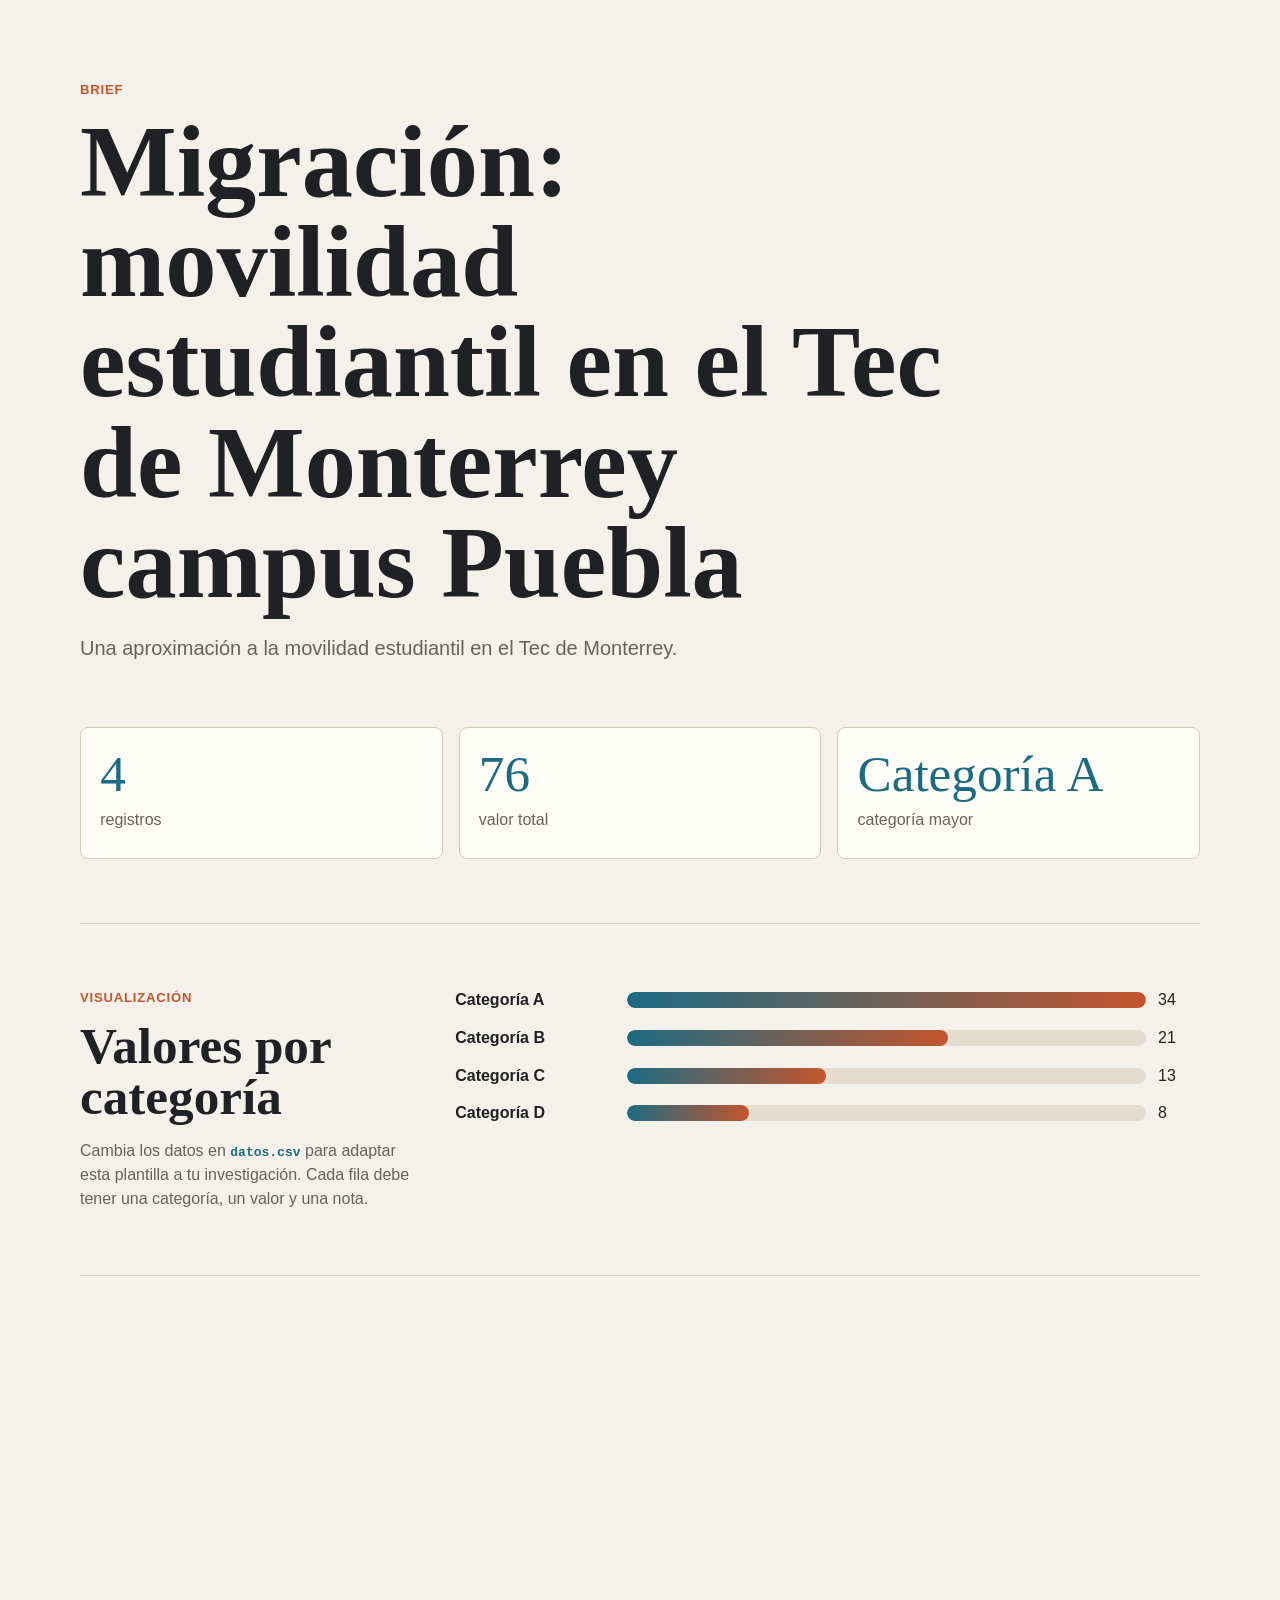
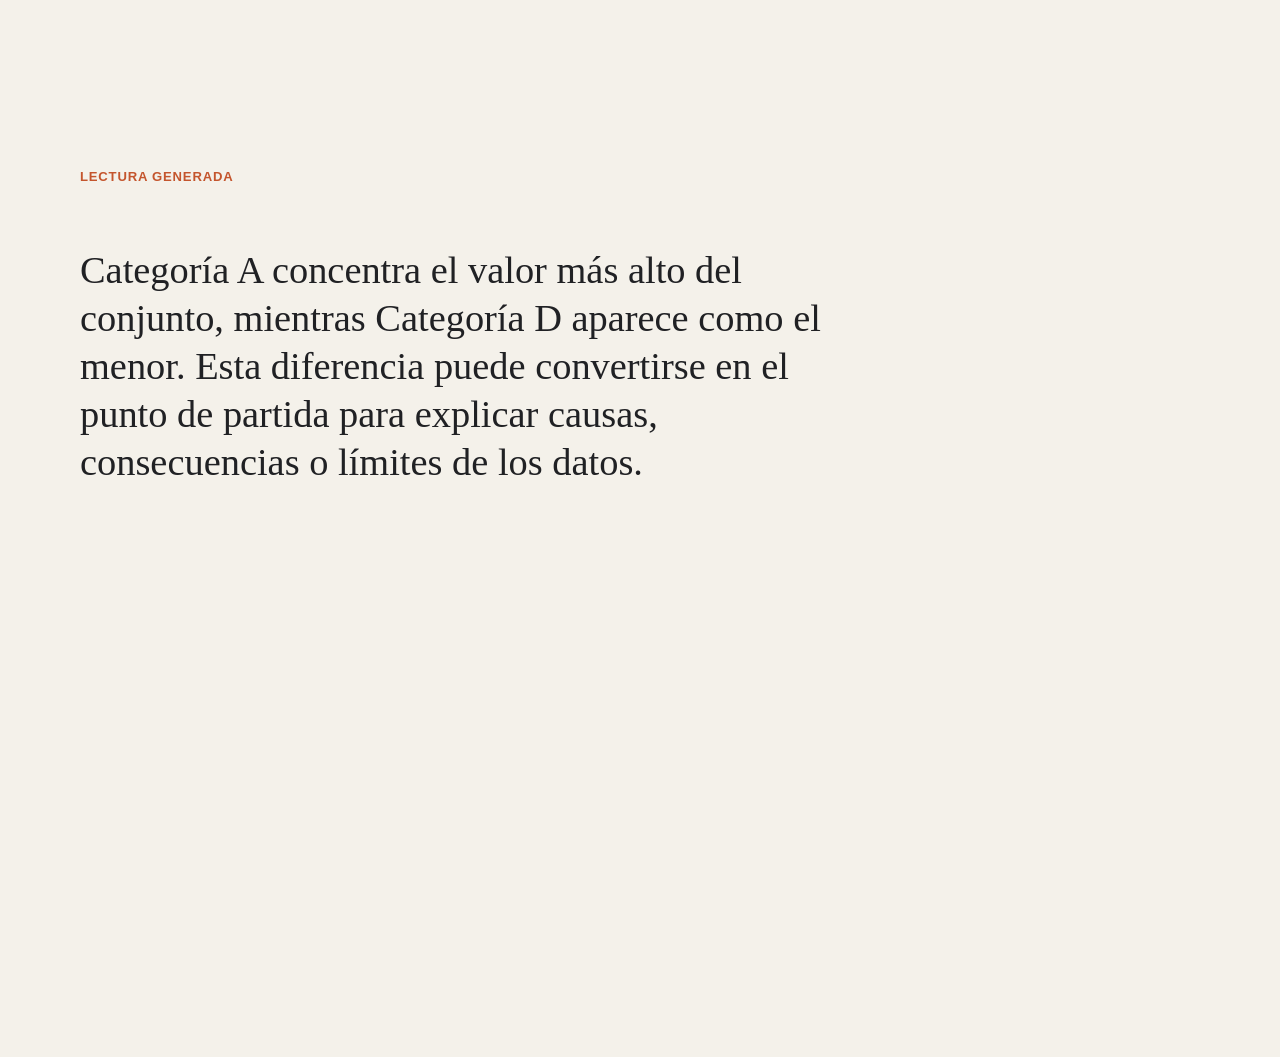
==== indexMiProyecto.html @ 49086bab "Updated site layout and content for workshop demonstration" ====
<!doctype html>
<html lang="es">
  <head>
    <meta charset="utf-8">
    <meta name="viewport" content="width=device-width, initial-scale=1">
    <title>Proyecto con datos locales</title>
    <link rel="stylesheet" href="style.css">
  </head>
  <body>
    <header class="hero">
      <div class="hero-contenido">
        <p class="etiqueta">BRIEF</p>
        <div class="marco-titulo">
          <h1>Migración: movilidad estudiantil en el Tec de Monterrey campus Puebla</h1>
        </div>
        <p class="bajada">Una aproximación a la movilidad estudiantil en el Tec de Monterrey.</p>
      </div>
    </header>

    <main>
      <section class="panel-resumen" aria-label="Resumen de datos">
        <article>
          <span id="total-registros">0</span>
          <p>registros</p>
        </article>
        <article>
          <span id="valor-total">0</span>
          <p>valor total</p>
        </article>
        <article>
          <span id="categoria-mayor">-</span>
          <p>categoría mayor</p>
        </article>
      </section>

      <section class="contenedor-viz">
        <div>
          <p class="etiqueta">Visualización</p>
          <h2>Valores por categoría</h2>
          <p>
            Cambia los datos en <code>datos.csv</code> para adaptar esta plantilla a tu investigación.
            Cada fila debe tener una categoría, un valor y una nota.
          </p>
        </div>
        <div id="grafica" class="grafica" aria-live="polite"></div>
      </section>
<iframe width="100%" height="484" frameborder="0"
  src="https://observablehq.com/embed/fc3bf2d78af58a64?cells=dendogramalinealDatosju2"></iframe>

      <section>
        <p class="etiqueta">Lectura generada</p>
        <p id="lectura" class="lectura">Cargando datos...</p>
         </section>
<iframe width="100%" height="484" frameborder="0"
  src="https://graphcommons.com/graphs/c1b30234-b0f4-4379-9443-551076505668?mode=select&show=ai-chat"></iframe>

      <section>
     
      </section>
    </main>

    <script src="script.js"></script>
  </body>
</html>
---- style.css ----
:root {
  --fondo: #f4f1ea;
  --texto: #202124;
  --muted: #67635b;
  --linea: #d3cab8;
  --panel: #fffdf8;
  --acento: #1c6b82;
  --acento-2: #c4552d;
}

* {
  box-sizing: border-box;
}

body {
  margin: 0;
  background: var(--fondo);
  color: var(--texto);
  font-family: Inter, Arial, sans-serif;
  line-height: 1.5;
}

header,
main {
  width: min(1120px, calc(100% - 2.5rem));
  margin: 0 auto;
}

header {
  padding: 5rem 0 3rem;
}

.etiqueta {
  margin: 0 0 0.75rem;
  color: var(--acento-2);
  font-size: 0.82rem;
  font-weight: 800;
  letter-spacing: 0.06em;
  text-transform: uppercase;
}

h1,
h2,
p {
  margin: 0;
}

h1 {
  max-width: 920px;
  font-family: Georgia, "Times New Roman", serif;
  font-size: clamp(3rem, 8vw, 7rem);
  line-height: 0.98;
  letter-spacing: 0;
}

.bajada {
  max-width: 720px;
  margin-top: 1.25rem;
  color: var(--muted);
  font-size: 1.25rem;
}

.panel-resumen {
  display: grid;
  grid-template-columns: repeat(3, 1fr);
  gap: 1rem;
  margin: 1rem 0 4rem;
}

.panel-resumen article {
  min-height: 132px;
  padding: 1.2rem;
  border: 1px solid var(--linea);
  border-radius: 8px;
  background: var(--panel);
}

.panel-resumen span {
  display: block;
  color: var(--acento);
  font-family: Georgia, "Times New Roman", serif;
  font-size: clamp(2rem, 4vw, 3.5rem);
  line-height: 1;
}

.panel-resumen p {
  margin-top: 0.6rem;
  color: var(--muted);
}

.contenedor-viz {
  display: grid;
  grid-template-columns: minmax(260px, 0.45fr) minmax(320px, 1fr);
  gap: 2.5rem;
  align-items: start;
  padding: 4rem 0;
  border-top: 1px solid var(--linea);
  border-bottom: 1px solid var(--linea);
}

h2 {
  font-family: Georgia, "Times New Roman", serif;
  font-size: clamp(2rem, 4vw, 4rem);
  line-height: 1;
}

.contenedor-viz p:not(.etiqueta) {
  margin-top: 1rem;
  color: var(--muted);
}

code {
  color: var(--acento);
  font-weight: 700;
}

.grafica {
  display: grid;
  gap: 0.85rem;
}

.barra {
  display: grid;
  grid-template-columns: minmax(96px, 160px) 1fr minmax(42px, auto);
  gap: 0.75rem;
  align-items: center;
}

.barra strong {
  overflow-wrap: anywhere;
}

.riel {
  height: 1rem;
  overflow: hidden;
  border-radius: 999px;
  background: #e3dccf;
}

.relleno {
  height: 100%;
  border-radius: inherit;
  background: linear-gradient(90deg, var(--acento), var(--acento-2));
}

.lectura {
  max-width: 760px;
  padding: 3rem 0 5rem;
  font-family: Georgia, "Times New Roman", serif;
  font-size: clamp(1.5rem, 3vw, 2.4rem);
  line-height: 1.25;
}

@media (max-width: 760px) {
  .panel-resumen,
  .contenedor-viz {
    grid-template-columns: 1fr;
  }

  .barra {
    grid-template-columns: 1fr;
    gap: 0.35rem;
  }
}
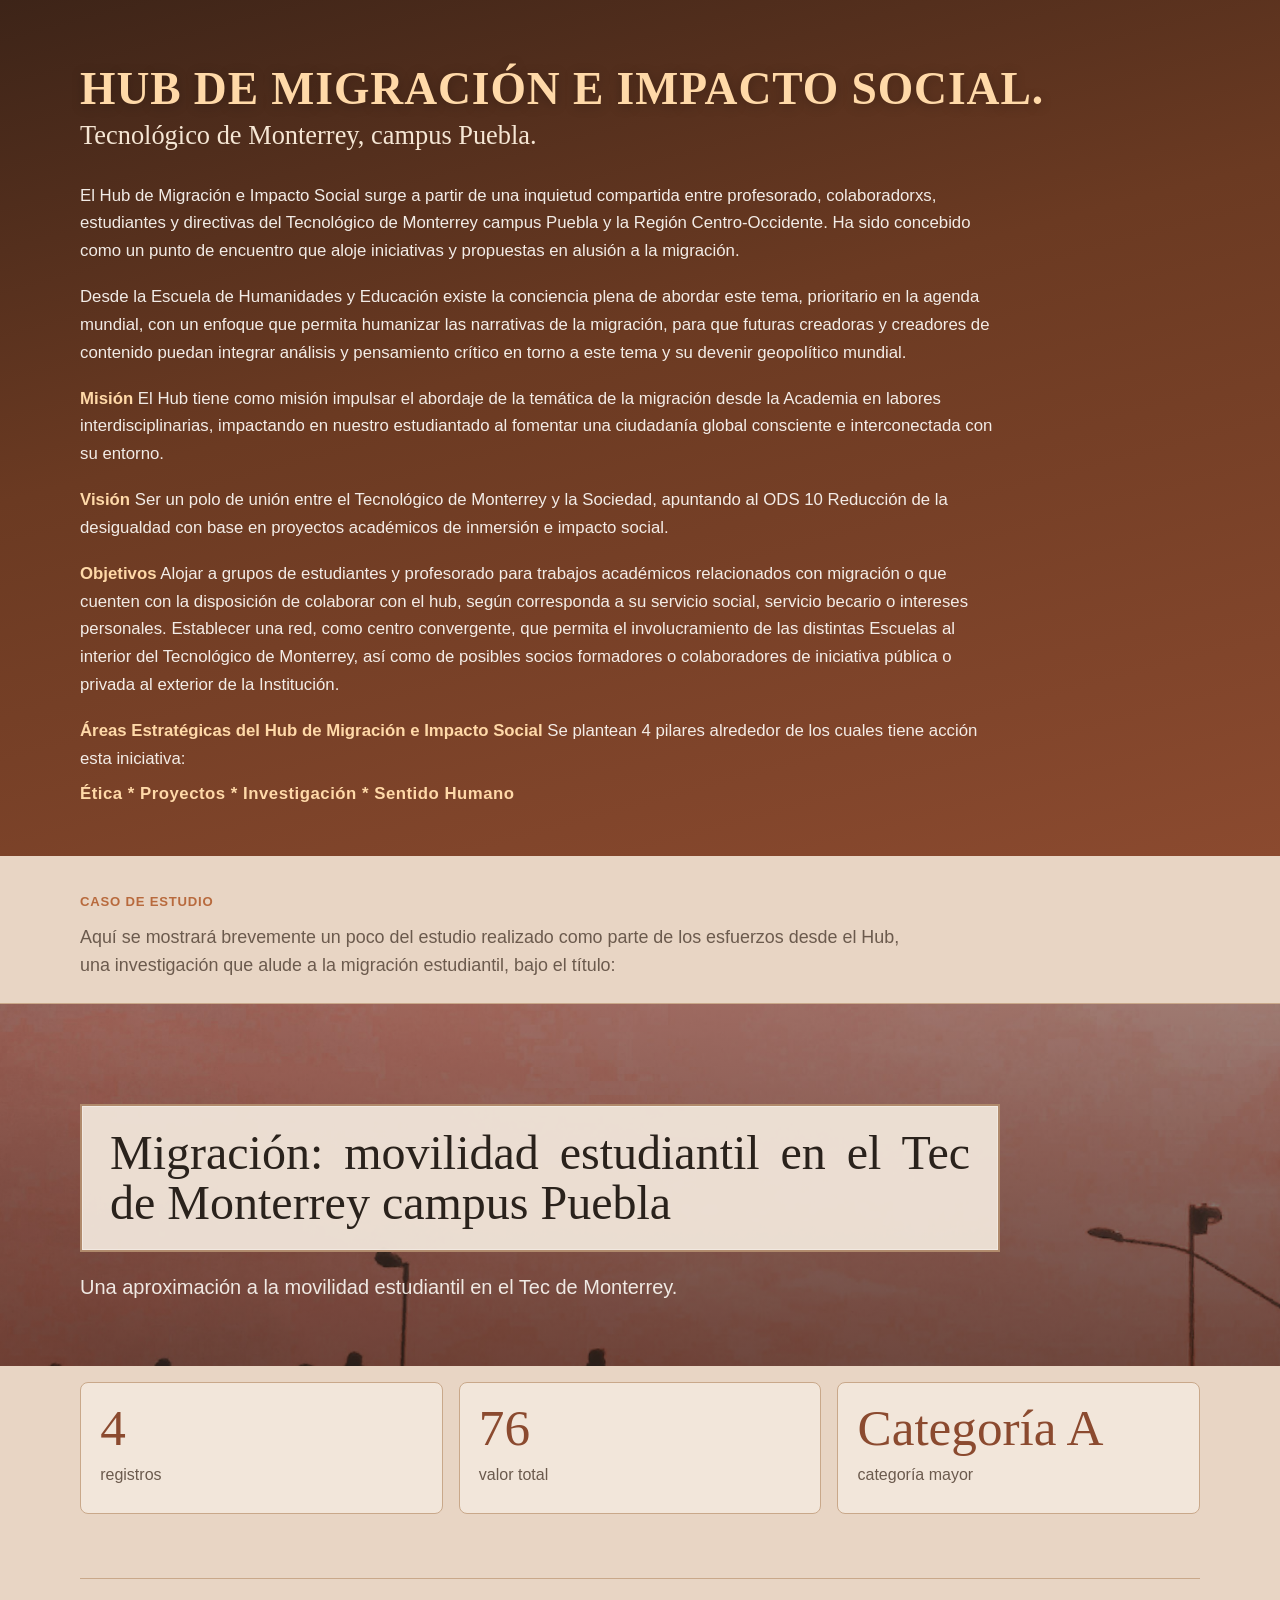
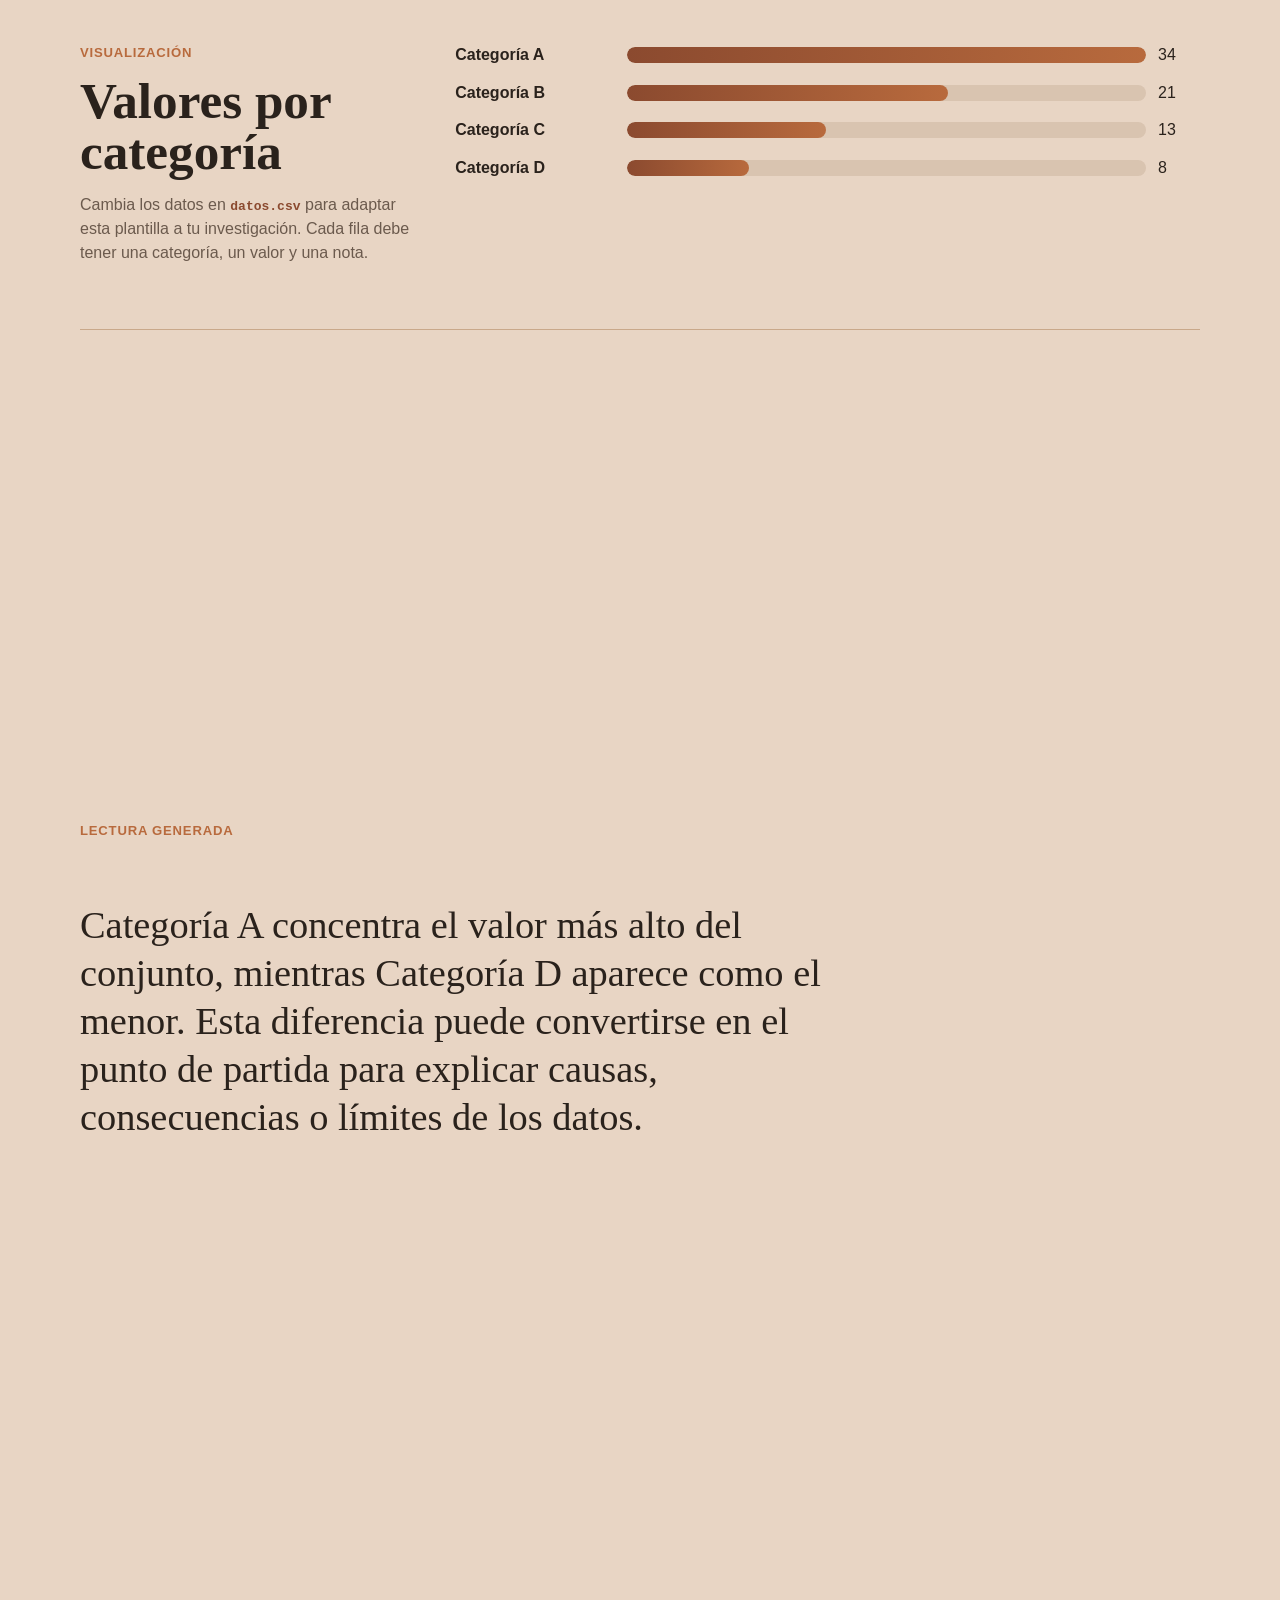
==== commit 2b7bdd7f: "Presentar el Hub de Migración y reorganizar el caso de estudio. Añade título principal, misión, visi" ====
--- a/indexMiProyecto.html
+++ b/indexMiProyecto.html
@@ -3,15 +3,75 @@
   <head>
     <meta charset="utf-8">
     <meta name="viewport" content="width=device-width, initial-scale=1">
-    <title>Proyecto con datos locales</title>
+    <title>Hub de Migración e Impacto Social — Tec de Monterrey, campus Puebla</title>
     <link rel="stylesheet" href="style.css">
   </head>
   <body>
+    <section class="hub-presentacion" aria-labelledby="hub-titulo-principal">
+      <div class="ancho-contenido">
+        <h1 id="hub-titulo-principal" class="hub-titulo-principal">
+          <span class="hub-titulo-linea">HUB DE MIGRACIÓN E IMPACTO SOCIAL.</span>
+          <span class="hub-titulo-campus">Tecnológico de Monterrey, campus Puebla.</span>
+        </h1>
+
+        <div class="hub-descripcion">
+          <p>
+            El Hub de Migración e Impacto Social surge a partir de una inquietud compartida entre
+            profesorado, colaboradorxs, estudiantes y directivas del Tecnológico de Monterrey campus
+            Puebla y la Región Centro-Occidente. Ha sido concebido como un punto de encuentro que
+            aloje iniciativas y propuestas en alusión a la migración.
+          </p>
+          <p>
+            Desde la Escuela de Humanidades y Educación existe la conciencia plena de abordar este
+            tema, prioritario en la agenda mundial, con un enfoque que permita humanizar las
+            narrativas de la migración, para que futuras creadoras y creadores de contenido puedan
+            integrar análisis y pensamiento crítico en torno a este tema y su devenir geopolítico
+            mundial.
+          </p>
+          <p>
+            <strong>Misión</strong>
+            El Hub tiene como misión impulsar el abordaje de la temática de la migración desde la
+            Academia en labores interdisciplinarias, impactando en nuestro estudiantado al fomentar
+            una ciudadanía global consciente e interconectada con su entorno.
+          </p>
+          <p>
+            <strong>Visión</strong>
+            Ser un polo de unión entre el Tecnológico de Monterrey y la Sociedad, apuntando al ODS 10
+            Reducción de la desigualdad con base en proyectos académicos de inmersión e impacto
+            social.
+          </p>
+          <p>
+            <strong>Objetivos</strong>
+            Alojar a grupos de estudiantes y profesorado para trabajos académicos relacionados con
+            migración o que cuenten con la disposición de colaborar con el hub, según corresponda a
+            su servicio social, servicio becario o intereses personales. Establecer una red, como
+            centro convergente, que permita el involucramiento de las distintas Escuelas al interior
+            del Tecnológico de Monterrey, así como de posibles socios formadores o colaboradores de
+            iniciativa pública o privada al exterior de la Institución.
+          </p>
+          <p>
+            <strong>Áreas Estratégicas del Hub de Migración e Impacto Social</strong>
+            Se plantean 4 pilares alrededor de los cuales tiene acción esta iniciativa:
+            <span class="hub-pilares">Ética * Proyectos * Investigación * Sentido Humano</span>
+          </p>
+        </div>
+      </div>
+    </section>
+
+    <section class="caso-estudio-intro" aria-labelledby="etiqueta-caso-estudio">
+      <div class="ancho-contenido">
+        <p id="etiqueta-caso-estudio" class="etiqueta">CASO DE ESTUDIO</p>
+        <p class="intro-caso-estudio">
+          Aquí se mostrará brevemente un poco del estudio realizado como parte de los esfuerzos desde
+          el Hub, una investigación que alude a la migración estudiantil, bajo el título:
+        </p>
+      </div>
+    </section>
+
     <header class="hero">
       <div class="hero-contenido">
-        <p class="etiqueta">BRIEF</p>
         <div class="marco-titulo">
-          <h1>Migración: movilidad estudiantil en el Tec de Monterrey campus Puebla</h1>
+          <h2 class="titulo-estudio">Migración: movilidad estudiantil en el Tec de Monterrey campus Puebla</h2>
         </div>
         <p class="bajada">Una aproximación a la movilidad estudiantil en el Tec de Monterrey.</p>
       </div>
@@ -44,19 +104,19 @@
         </div>
         <div id="grafica" class="grafica" aria-live="polite"></div>
       </section>
-<iframe width="100%" height="484" frameborder="0"
-  src="https://observablehq.com/embed/fc3bf2d78af58a64?cells=dendogramalinealDatosju2"></iframe>
+      <iframe width="100%" height="484" frameborder="0"
+        src="https://observablehq.com/embed/fc3bf2d78af58a64?cells=dendogramalinealDatosju2"
+        title="Dendograma lineal — Observable"></iframe>
 
       <section>
         <p class="etiqueta">Lectura generada</p>
         <p id="lectura" class="lectura">Cargando datos...</p>
-         </section>
-<iframe width="100%" height="484" frameborder="0"
-  src="https://graphcommons.com/graphs/c1b30234-b0f4-4379-9443-551076505668?mode=select&show=ai-chat"></iframe>
+      </section>
+      <iframe width="100%" height="484" frameborder="0"
+        src="https://graphcommons.com/graphs/c1b30234-b0f4-4379-9443-551076505668?mode=select&show=ai-chat"
+        title="Grafo — Graph Commons"></iframe>
 
-      <section>
-     
-      </section>
+      <section></section>
     </main>
 
     <script src="script.js"></script>
--- a/style.css
+++ b/style.css
@@ -1,11 +1,12 @@
 :root {
-  --fondo: #f4f1ea;
-  --texto: #202124;
-  --muted: #67635b;
-  --linea: #d3cab8;
-  --panel: #fffdf8;
-  --acento: #1c6b82;
-  --acento-2: #c4552d;
+  --fondo: #e8d5c4;
+  --texto: #2a221c;
+  --muted: #6b5a4d;
+  --linea: #c9a88a;
+  --panel: #f2e6da;
+  --marco: #a67c5b;
+  --acento: #8b4a2f;
+  --acento-2: #b86a3d;
 }
 
 * {
@@ -20,14 +21,119 @@
   line-height: 1.5;
 }
 
-header,
+.ancho-contenido,
 main {
   width: min(1120px, calc(100% - 2.5rem));
   margin: 0 auto;
 }
 
-header {
-  padding: 5rem 0 3rem;
+.hub-presentacion {
+  padding: clamp(2.5rem, 6vw, 4rem) 0 clamp(2rem, 4vw, 3rem);
+  background: linear-gradient(165deg, #3d2418 0%, #6b3a22 42%, #8b4a2f 100%);
+  color: #faf6f1;
+}
+
+.hub-titulo-principal {
+  margin: 0;
+  font-family: Georgia, "Times New Roman", serif;
+  line-height: 1.08;
+}
+
+.hub-titulo-linea {
+  display: block;
+  font-size: clamp(1.75rem, 4.5vw, 2.85rem);
+  font-weight: 700;
+  letter-spacing: 0.02em;
+  color: #ffd9a8;
+  text-shadow: 0 2px 12px rgba(0, 0, 0, 0.25);
+}
+
+.hub-titulo-campus {
+  display: block;
+  margin-top: 0.5rem;
+  font-size: clamp(1.15rem, 2.8vw, 1.65rem);
+  font-weight: 400;
+  color: #f5e6d4;
+}
+
+.hub-descripcion {
+  max-width: 920px;
+  margin-top: 2rem;
+  font-size: 1.05rem;
+  line-height: 1.65;
+  color: rgba(250, 246, 241, 0.95);
+}
+
+.hub-descripcion p {
+  margin: 0 0 1.15rem;
+}
+
+.hub-descripcion p:last-child {
+  margin-bottom: 0;
+}
+
+.hub-descripcion strong {
+  color: #ffd9a8;
+  font-weight: 700;
+}
+
+.hub-pilares {
+  display: block;
+  margin-top: 0.5rem;
+  color: #ffd9a8;
+  font-weight: 700;
+  letter-spacing: 0.03em;
+}
+
+.caso-estudio-intro {
+  padding: 2.25rem 0 1.5rem;
+  background: var(--fondo);
+  border-bottom: 1px solid var(--linea);
+}
+
+.intro-caso-estudio {
+  max-width: 820px;
+  margin-top: 0.75rem;
+  color: var(--muted);
+  font-size: 1.12rem;
+  line-height: 1.55;
+}
+
+.hero {
+  width: 100%;
+  margin: 0;
+  padding: clamp(4rem, 10vw, 6rem) 0 clamp(3rem, 6vw, 4rem);
+  background-color: var(--fondo);
+  background-image:
+    linear-gradient(
+      to bottom,
+      rgba(42, 34, 28, 0.45),
+      rgba(42, 34, 28, 0.68)
+    ),
+    url("pexels-thiagomobile-2761224.jpg");
+  background-size: cover;
+  background-position: center;
+  background-repeat: no-repeat;
+  color: #faf6f1;
+}
+
+.hero-contenido {
+  width: min(1120px, calc(100% - 2.5rem));
+  margin: 0 auto;
+}
+
+.hero .etiqueta {
+  color: #f0c9a8;
+}
+
+.hero .bajada {
+  color: rgba(250, 246, 241, 0.92);
+}
+
+.hero .marco-titulo {
+  background: rgba(242, 230, 218, 0.94);
+  color: var(--texto);
+  border-color: rgba(166, 124, 91, 0.85);
 }
 
 .etiqueta {
@@ -45,12 +151,27 @@
   margin: 0;
 }
 
-h1 {
+.marco-titulo {
+  display: inline-block;
   max-width: 920px;
-  font-family: Georgia, "Times New Roman", serif;
-  font-size: clamp(3rem, 8vw, 7rem);
-  line-height: 0.98;
+  margin-top: 0.25rem;
+  padding: 1.35rem 1.75rem;
+  border: 2px solid var(--marco);
+  background: var(--panel);
+  box-shadow: inset 0 0 0 1px rgba(255, 255, 255, 0.35);
+}
+
+.marco-titulo h1,
+.marco-titulo .titulo-estudio {
+  max-width: none;
+  margin: 0;
+  font-family: Georgia, "Times New Roman", serif;
+  font-size: clamp(2rem, 5vw, 3rem);
+  font-weight: 400;
+  line-height: 1.05;
   letter-spacing: 0;
+  text-align: justify;
+  hyphens: auto;
 }
 
 .bajada {
@@ -134,7 +255,7 @@
   height: 1rem;
   overflow: hidden;
   border-radius: 999px;
-  background: #e3dccf;
+  background: #d9c4b0;
 }
 
 .relleno {
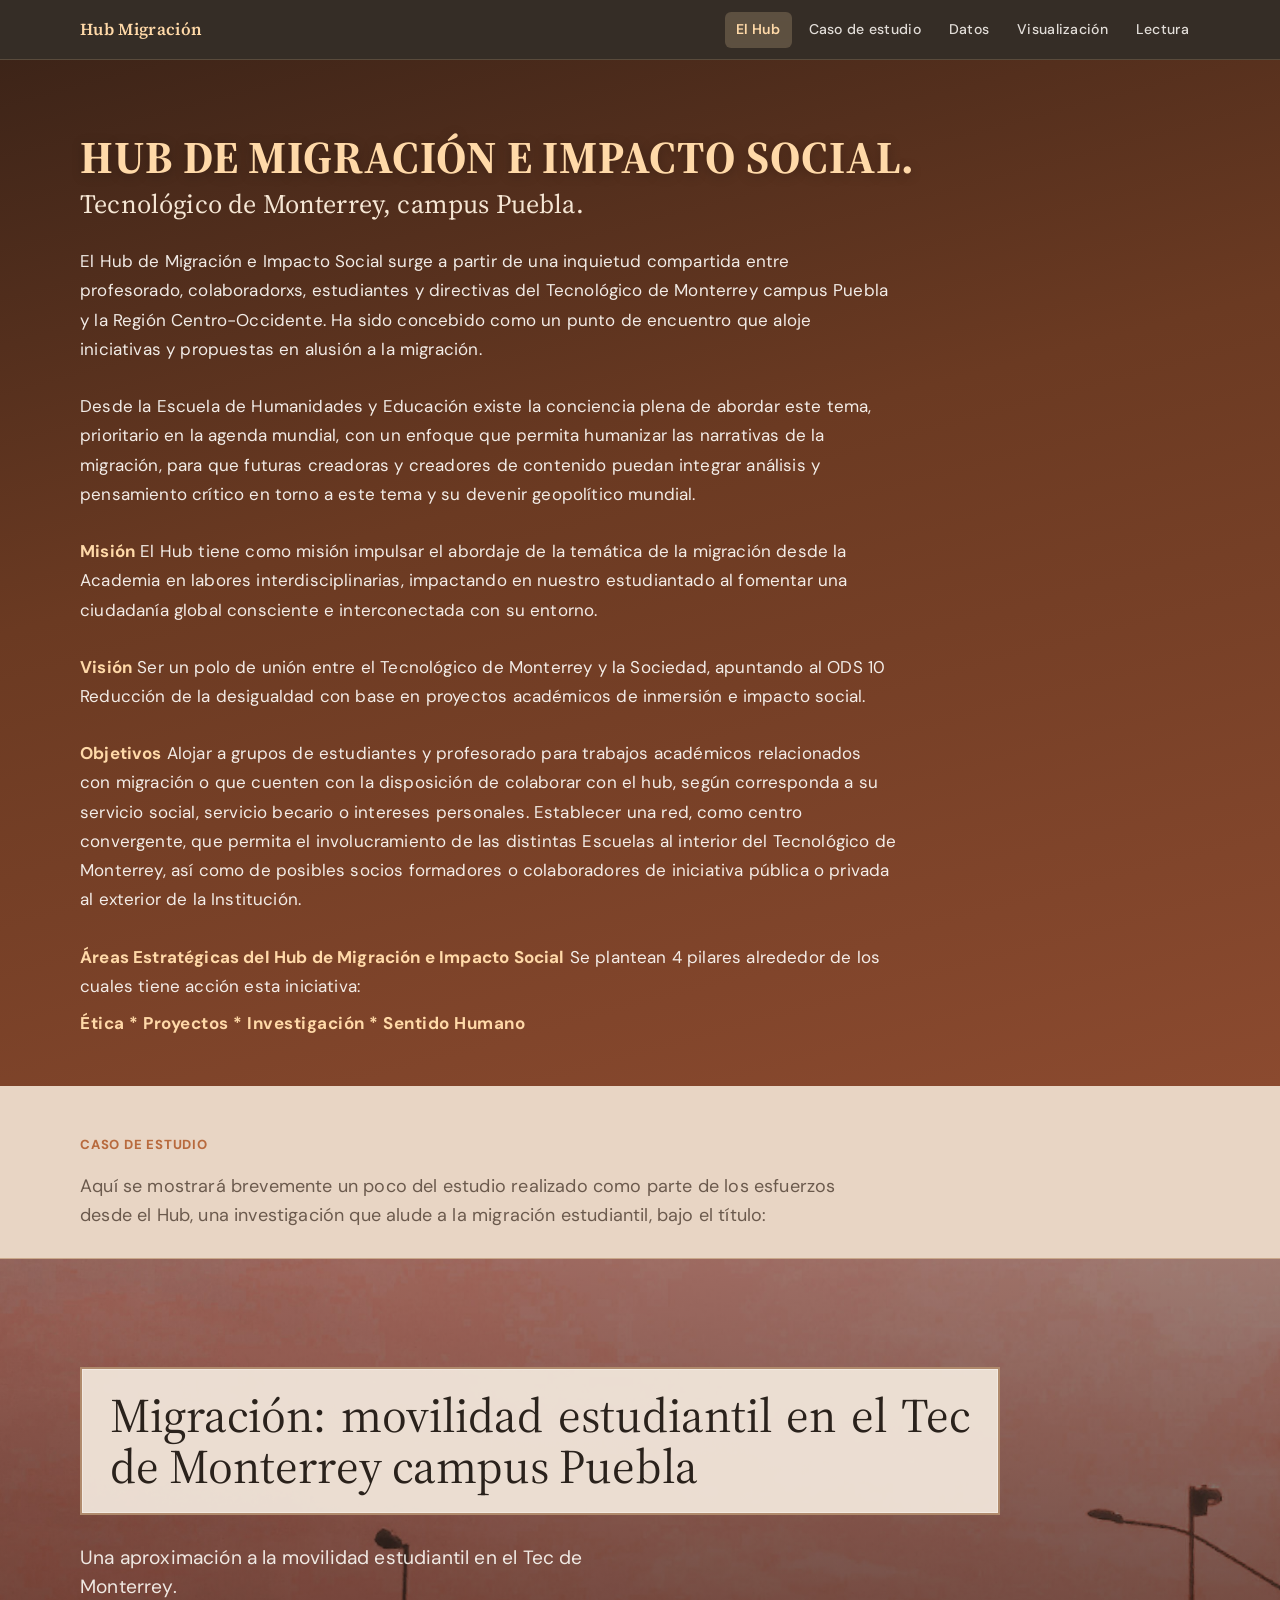
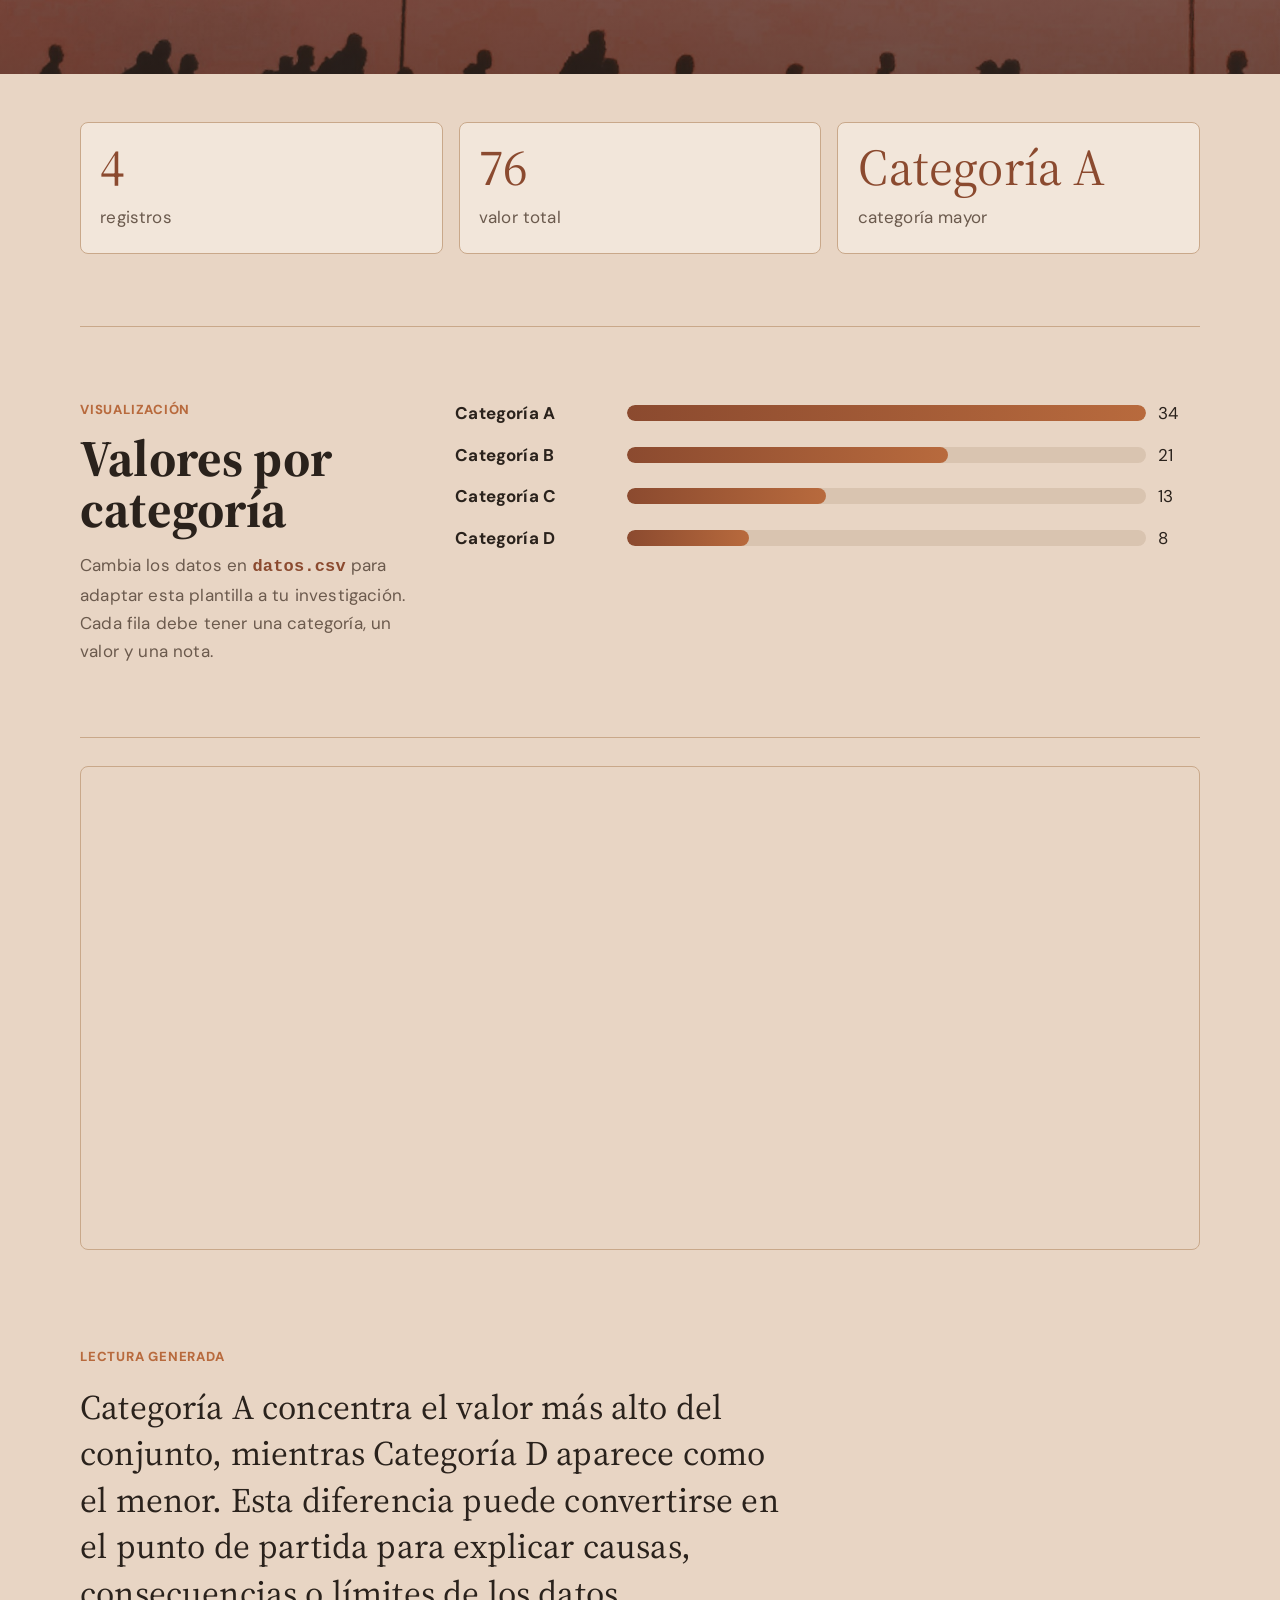
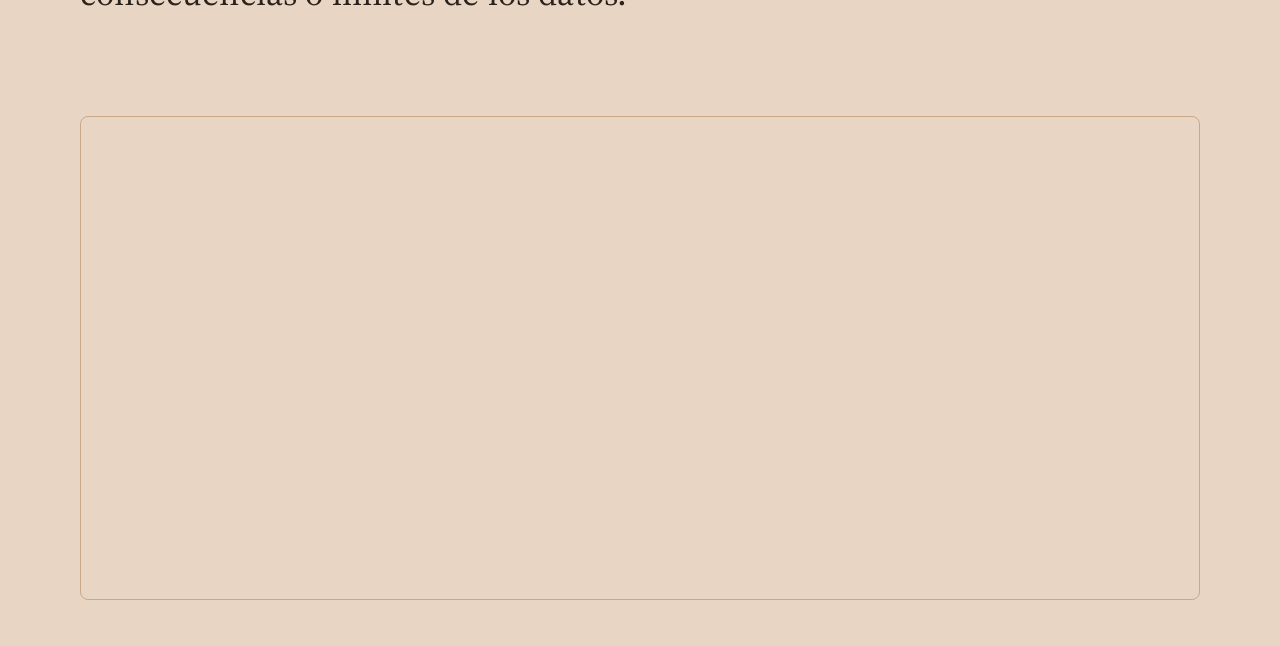
==== commit 145a84e0: "Añadir navegación fija, tipografía y espaciado del Hub Co-authored-by: Cursor <cursoragent@cursor.co" ====
--- a/indexMiProyecto.html
+++ b/indexMiProyecto.html
@@ -4,10 +4,31 @@
     <meta charset="utf-8">
     <meta name="viewport" content="width=device-width, initial-scale=1">
     <title>Hub de Migración e Impacto Social — Tec de Monterrey, campus Puebla</title>
+    <link rel="preconnect" href="https://fonts.googleapis.com">
+    <link rel="preconnect" href="https://fonts.gstatic.com" crossorigin>
+    <link href="https://fonts.googleapis.com/css2?family=DM+Sans:ital,opsz,wght@0,9..40,400;0,9..40,500;0,9..40,600;0,9..40,700;1,9..40,400&family=Source+Serif+4:ital,opsz,wght@0,8..60,400;0,8..60,600;0,8..60,700;1,8..60,400&display=swap" rel="stylesheet">
     <link rel="stylesheet" href="style.css">
   </head>
   <body>
-    <section class="hub-presentacion" aria-labelledby="hub-titulo-principal">
+    <nav class="nav-hub" aria-label="Navegación principal del Hub">
+      <div class="nav-hub-inner">
+        <a class="nav-marca" href="#hub">Hub Migración</a>
+        <button type="button" class="nav-toggle" aria-expanded="false" aria-controls="nav-menu" aria-label="Abrir menú de navegación">
+          <span class="nav-toggle-bar" aria-hidden="true"></span>
+          <span class="nav-toggle-bar" aria-hidden="true"></span>
+          <span class="nav-toggle-bar" aria-hidden="true"></span>
+        </button>
+        <ul id="nav-menu" class="nav-menu">
+          <li><a href="#hub" data-nav="hub">El Hub</a></li>
+          <li><a href="#caso-estudio" data-nav="caso-estudio">Caso de estudio</a></li>
+          <li><a href="#datos" data-nav="datos">Datos</a></li>
+          <li><a href="#visualizacion" data-nav="visualizacion">Visualización</a></li>
+          <li><a href="#seccion-lectura" data-nav="seccion-lectura">Lectura</a></li>
+        </ul>
+      </div>
+    </nav>
+
+    <section id="hub" class="hub-presentacion seccion-ancla" aria-labelledby="hub-titulo-principal">
       <div class="ancho-contenido">
         <h1 id="hub-titulo-principal" class="hub-titulo-principal">
           <span class="hub-titulo-linea">HUB DE MIGRACIÓN E IMPACTO SOCIAL.</span>
@@ -58,7 +79,7 @@
       </div>
     </section>
 
-    <section class="caso-estudio-intro" aria-labelledby="etiqueta-caso-estudio">
+    <section id="caso-estudio" class="caso-estudio-intro seccion-ancla" aria-labelledby="etiqueta-caso-estudio">
       <div class="ancho-contenido">
         <p id="etiqueta-caso-estudio" class="etiqueta">CASO DE ESTUDIO</p>
         <p class="intro-caso-estudio">
@@ -68,7 +89,7 @@
       </div>
     </section>
 
-    <header class="hero">
+    <header id="estudio" class="hero seccion-ancla">
       <div class="hero-contenido">
         <div class="marco-titulo">
           <h2 class="titulo-estudio">Migración: movilidad estudiantil en el Tec de Monterrey campus Puebla</h2>
@@ -78,7 +99,7 @@
     </header>
 
     <main>
-      <section class="panel-resumen" aria-label="Resumen de datos">
+      <section id="datos" class="panel-resumen seccion-ancla" aria-label="Resumen de datos">
         <article>
           <span id="total-registros">0</span>
           <p>registros</p>
@@ -93,7 +114,7 @@
         </article>
       </section>
 
-      <section class="contenedor-viz">
+      <section id="visualizacion" class="contenedor-viz seccion-ancla">
         <div>
           <p class="etiqueta">Visualización</p>
           <h2>Valores por categoría</h2>
@@ -108,7 +129,7 @@
         src="https://observablehq.com/embed/fc3bf2d78af58a64?cells=dendogramalinealDatosju2"
         title="Dendograma lineal — Observable"></iframe>
 
-      <section>
+      <section id="seccion-lectura" class="seccion-lectura seccion-ancla">
         <p class="etiqueta">Lectura generada</p>
         <p id="lectura" class="lectura">Cargando datos...</p>
       </section>
--- a/style.css
+++ b/style.css
@@ -7,18 +7,146 @@
   --marco: #a67c5b;
   --acento: #8b4a2f;
   --acento-2: #b86a3d;
+  --nav-altura: 3.75rem;
+  --font-sans: "DM Sans", system-ui, -apple-system, sans-serif;
+  --font-serif: "Source Serif 4", Georgia, "Times New Roman", serif;
+  --espacio-xs: 0.5rem;
+  --espacio-sm: 1rem;
+  --espacio-md: 1.75rem;
+  --espacio-lg: 3rem;
+  --espacio-xl: 4.5rem;
 }
 
 * {
   box-sizing: border-box;
 }
 
+html {
+  scroll-behavior: smooth;
+  scroll-padding-top: calc(var(--nav-altura) + 1.25rem);
+}
+
 body {
   margin: 0;
+  padding-top: var(--nav-altura);
   background: var(--fondo);
   color: var(--texto);
-  font-family: Inter, Arial, sans-serif;
-  line-height: 1.5;
+  font-family: var(--font-sans);
+  font-size: 1.0625rem;
+  line-height: 1.65;
+  letter-spacing: 0.01em;
+  -webkit-font-smoothing: antialiased;
+}
+
+.seccion-ancla {
+  scroll-margin-top: calc(var(--nav-altura) + 1.25rem);
+}
+
+/* —— Barra de navegación fija —— */
+.nav-hub {
+  position: fixed;
+  top: 0;
+  left: 0;
+  z-index: 1000;
+  width: 100%;
+  height: var(--nav-altura);
+  border-bottom: 1px solid rgba(255, 217, 168, 0.18);
+  background: rgba(42, 34, 28, 0.94);
+  backdrop-filter: blur(10px);
+  -webkit-backdrop-filter: blur(10px);
+}
+
+.nav-hub-inner {
+  display: flex;
+  align-items: center;
+  justify-content: space-between;
+  gap: var(--espacio-sm);
+  width: min(1120px, calc(100% - 2.5rem));
+  height: 100%;
+  margin: 0 auto;
+}
+
+.nav-marca {
+  flex-shrink: 0;
+  color: #ffd9a8;
+  font-family: var(--font-serif);
+  font-size: 1.05rem;
+  font-weight: 600;
+  letter-spacing: 0.02em;
+  text-decoration: none;
+  white-space: nowrap;
+}
+
+.nav-marca:hover {
+  color: #fff5e8;
+}
+
+.nav-menu {
+  display: flex;
+  flex-wrap: wrap;
+  gap: 0.15rem 0.35rem;
+  align-items: center;
+  margin: 0;
+  padding: 0;
+  list-style: none;
+}
+
+.nav-menu a {
+  display: block;
+  padding: 0.4rem 0.7rem;
+  border-radius: 6px;
+  color: rgba(250, 246, 241, 0.88);
+  font-size: 0.88rem;
+  font-weight: 500;
+  letter-spacing: 0.02em;
+  text-decoration: none;
+  transition: background 0.2s ease, color 0.2s ease;
+}
+
+.nav-menu a:hover {
+  background: rgba(255, 217, 168, 0.12);
+  color: #ffd9a8;
+}
+
+.nav-menu a.is-active {
+  background: rgba(255, 217, 168, 0.2);
+  color: #ffd9a8;
+  font-weight: 600;
+}
+
+.nav-toggle {
+  display: none;
+  flex-direction: column;
+  justify-content: center;
+  gap: 5px;
+  width: 2.5rem;
+  height: 2.5rem;
+  padding: 0;
+  border: 1px solid rgba(255, 217, 168, 0.35);
+  border-radius: 6px;
+  background: transparent;
+  cursor: pointer;
+}
+
+.nav-toggle-bar {
+  display: block;
+  width: 1.15rem;
+  height: 2px;
+  margin: 0 auto;
+  background: #ffd9a8;
+  transition: transform 0.2s ease, opacity 0.2s ease;
+}
+
+.nav-toggle[aria-expanded="true"] .nav-toggle-bar:nth-child(1) {
+  transform: translateY(7px) rotate(45deg);
+}
+
+.nav-toggle[aria-expanded="true"] .nav-toggle-bar:nth-child(2) {
+  opacity: 0;
+}
+
+.nav-toggle[aria-expanded="true"] .nav-toggle-bar:nth-child(3) {
+  transform: translateY(-7px) rotate(-45deg);
 }
 
 .ancho-contenido,
@@ -28,15 +156,15 @@
 }
 
 .hub-presentacion {
-  padding: clamp(2.5rem, 6vw, 4rem) 0 clamp(2rem, 4vw, 3rem);
+  padding: clamp(3rem, 7vw, var(--espacio-xl)) 0 clamp(2.5rem, 5vw, var(--espacio-lg));
   background: linear-gradient(165deg, #3d2418 0%, #6b3a22 42%, #8b4a2f 100%);
   color: #faf6f1;
 }
 
 .hub-titulo-principal {
   margin: 0;
-  font-family: Georgia, "Times New Roman", serif;
-  line-height: 1.08;
+  font-family: var(--font-serif);
+  line-height: 1.1;
 }
 
 .hub-titulo-linea {
@@ -57,15 +185,15 @@
 }
 
 .hub-descripcion {
-  max-width: 920px;
-  margin-top: 2rem;
-  font-size: 1.05rem;
-  line-height: 1.65;
+  max-width: 68ch;
+  margin-top: var(--espacio-md);
+  font-size: 1.0625rem;
+  line-height: 1.72;
   color: rgba(250, 246, 241, 0.95);
 }
 
 .hub-descripcion p {
-  margin: 0 0 1.15rem;
+  margin: 0 0 var(--espacio-md);
 }
 
 .hub-descripcion p:last-child {
@@ -86,23 +214,23 @@
 }
 
 .caso-estudio-intro {
-  padding: 2.25rem 0 1.5rem;
+  padding: var(--espacio-lg) 0 var(--espacio-md);
   background: var(--fondo);
   border-bottom: 1px solid var(--linea);
 }
 
 .intro-caso-estudio {
-  max-width: 820px;
-  margin-top: 0.75rem;
+  max-width: 65ch;
+  margin-top: var(--espacio-sm);
   color: var(--muted);
-  font-size: 1.12rem;
-  line-height: 1.55;
+  font-size: 1.125rem;
+  line-height: 1.6;
 }
 
 .hero {
   width: 100%;
   margin: 0;
-  padding: clamp(4rem, 10vw, 6rem) 0 clamp(3rem, 6vw, 4rem);
+  padding: clamp(4.5rem, 11vw, 6.5rem) 0 clamp(3.5rem, 7vw, var(--espacio-xl));
   background-color: var(--fondo);
   background-image:
     linear-gradient(
@@ -165,7 +293,7 @@
 .marco-titulo .titulo-estudio {
   max-width: none;
   margin: 0;
-  font-family: Georgia, "Times New Roman", serif;
+  font-family: var(--font-serif);
   font-size: clamp(2rem, 5vw, 3rem);
   font-weight: 400;
   line-height: 1.05;
@@ -175,17 +303,22 @@
 }
 
 .bajada {
-  max-width: 720px;
-  margin-top: 1.25rem;
+  max-width: 42ch;
+  margin-top: var(--espacio-md);
   color: var(--muted);
-  font-size: 1.25rem;
+  font-size: 1.2rem;
+  line-height: 1.55;
+}
+
+.hero .bajada {
+  color: rgba(250, 246, 241, 0.92);
 }
 
 .panel-resumen {
   display: grid;
   grid-template-columns: repeat(3, 1fr);
-  gap: 1rem;
-  margin: 1rem 0 4rem;
+  gap: var(--espacio-sm);
+  margin: var(--espacio-lg) 0 var(--espacio-xl);
 }
 
 .panel-resumen article {
@@ -199,7 +332,7 @@
 .panel-resumen span {
   display: block;
   color: var(--acento);
-  font-family: Georgia, "Times New Roman", serif;
+  font-family: var(--font-serif);
   font-size: clamp(2rem, 4vw, 3.5rem);
   line-height: 1;
 }
@@ -214,13 +347,13 @@
   grid-template-columns: minmax(260px, 0.45fr) minmax(320px, 1fr);
   gap: 2.5rem;
   align-items: start;
-  padding: 4rem 0;
+  padding: var(--espacio-xl) 0;
   border-top: 1px solid var(--linea);
   border-bottom: 1px solid var(--linea);
 }
 
 h2 {
-  font-family: Georgia, "Times New Roman", serif;
+  font-family: var(--font-serif);
   font-size: clamp(2rem, 4vw, 4rem);
   line-height: 1;
 }
@@ -264,12 +397,53 @@
   background: linear-gradient(90deg, var(--acento), var(--acento-2));
 }
 
+.seccion-lectura {
+  padding-top: var(--espacio-lg);
+}
+
 .lectura {
-  max-width: 760px;
-  padding: 3rem 0 5rem;
-  font-family: Georgia, "Times New Roman", serif;
-  font-size: clamp(1.5rem, 3vw, 2.4rem);
-  line-height: 1.25;
+  max-width: 42ch;
+  margin-top: var(--espacio-sm);
+  padding: 0 0 var(--espacio-xl);
+  font-family: var(--font-serif);
+  font-size: clamp(1.45rem, 3vw, 2.15rem);
+  line-height: 1.35;
+}
+
+main iframe {
+  display: block;
+  margin: var(--espacio-md) 0 var(--espacio-lg);
+  border: 1px solid var(--linea);
+  border-radius: 8px;
+}
+
+@media (max-width: 860px) {
+  .nav-toggle {
+    display: flex;
+  }
+
+  .nav-menu {
+    display: none;
+    position: absolute;
+    top: var(--nav-altura);
+    right: max(1.25rem, calc((100% - min(1120px, calc(100% - 2.5rem))) / 2));
+    flex-direction: column;
+    align-items: stretch;
+    min-width: 12rem;
+    padding: var(--espacio-xs);
+    border: 1px solid rgba(255, 217, 168, 0.2);
+    border-radius: 8px;
+    background: rgba(42, 34, 28, 0.98);
+    box-shadow: 0 12px 32px rgba(0, 0, 0, 0.28);
+  }
+
+  .nav-menu.is-open {
+    display: flex;
+  }
+
+  .nav-hub-inner {
+    position: relative;
+  }
 }
 
 @media (max-width: 760px) {
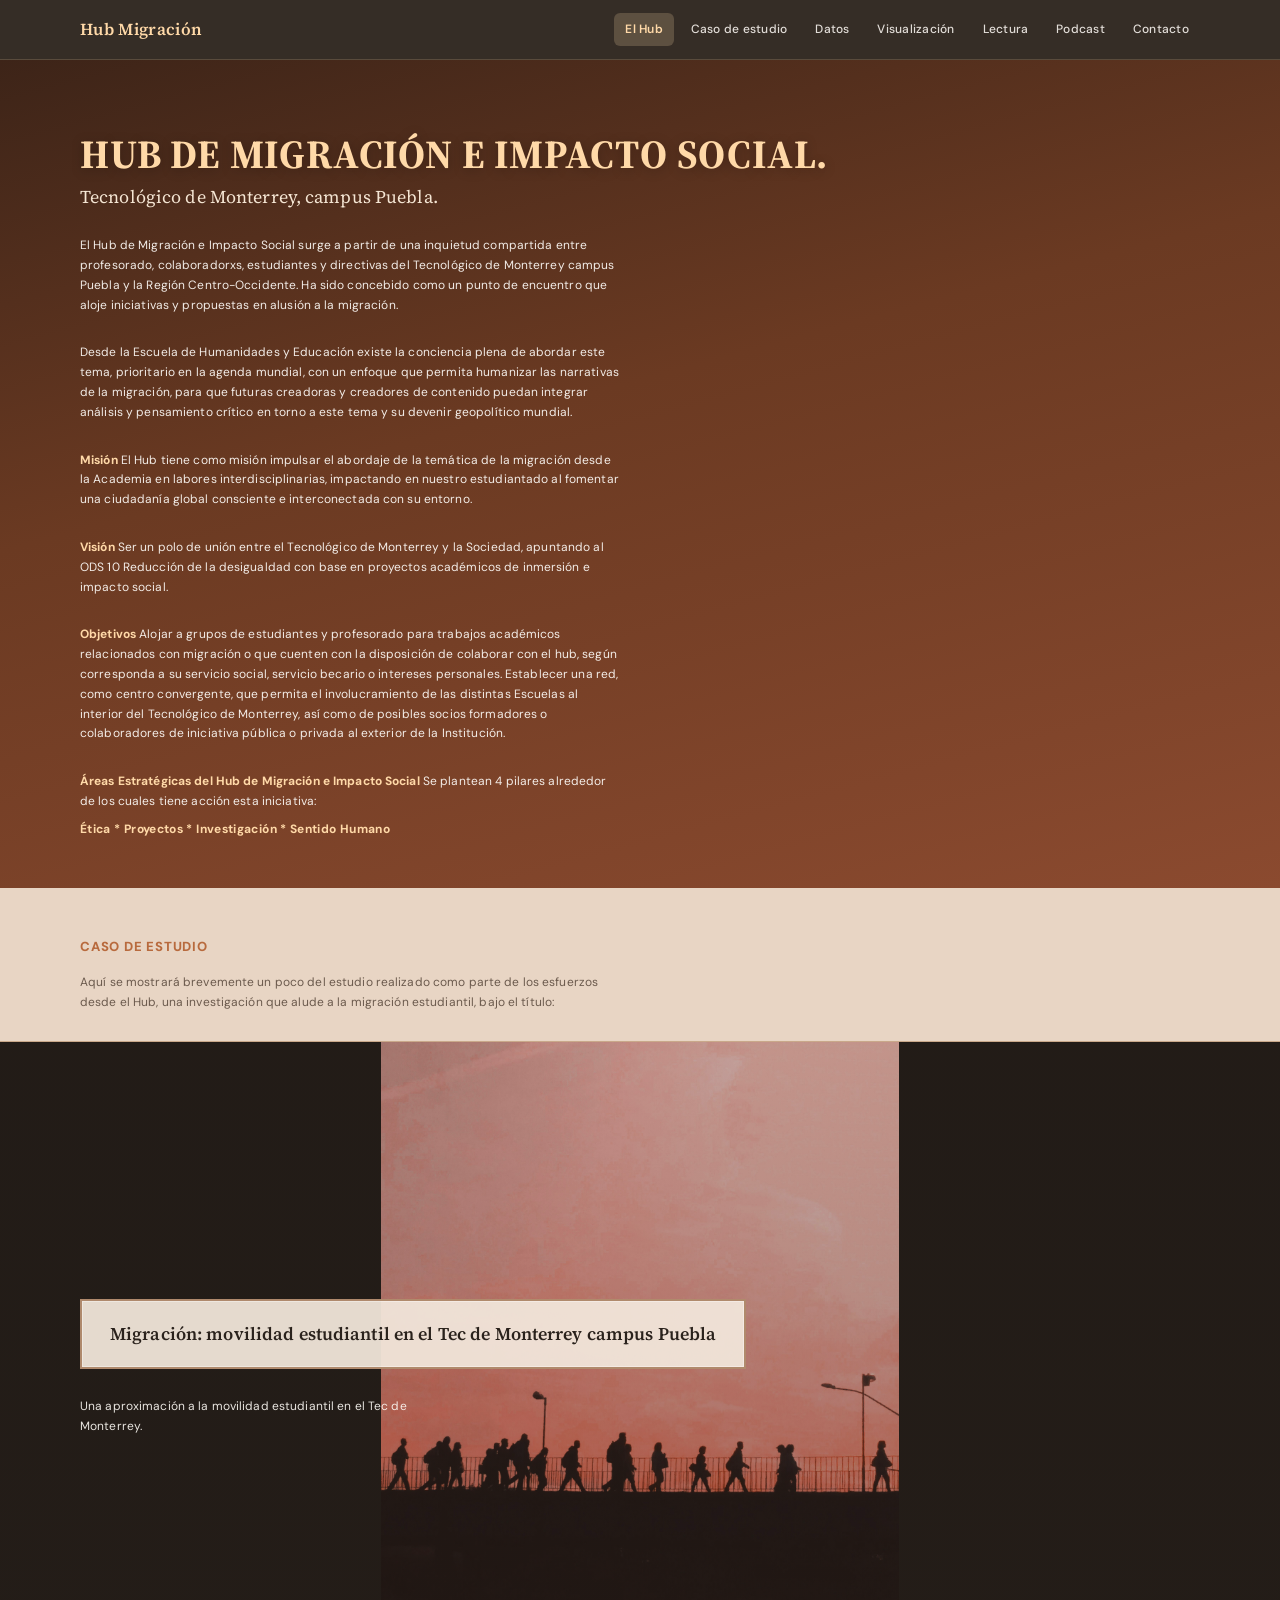
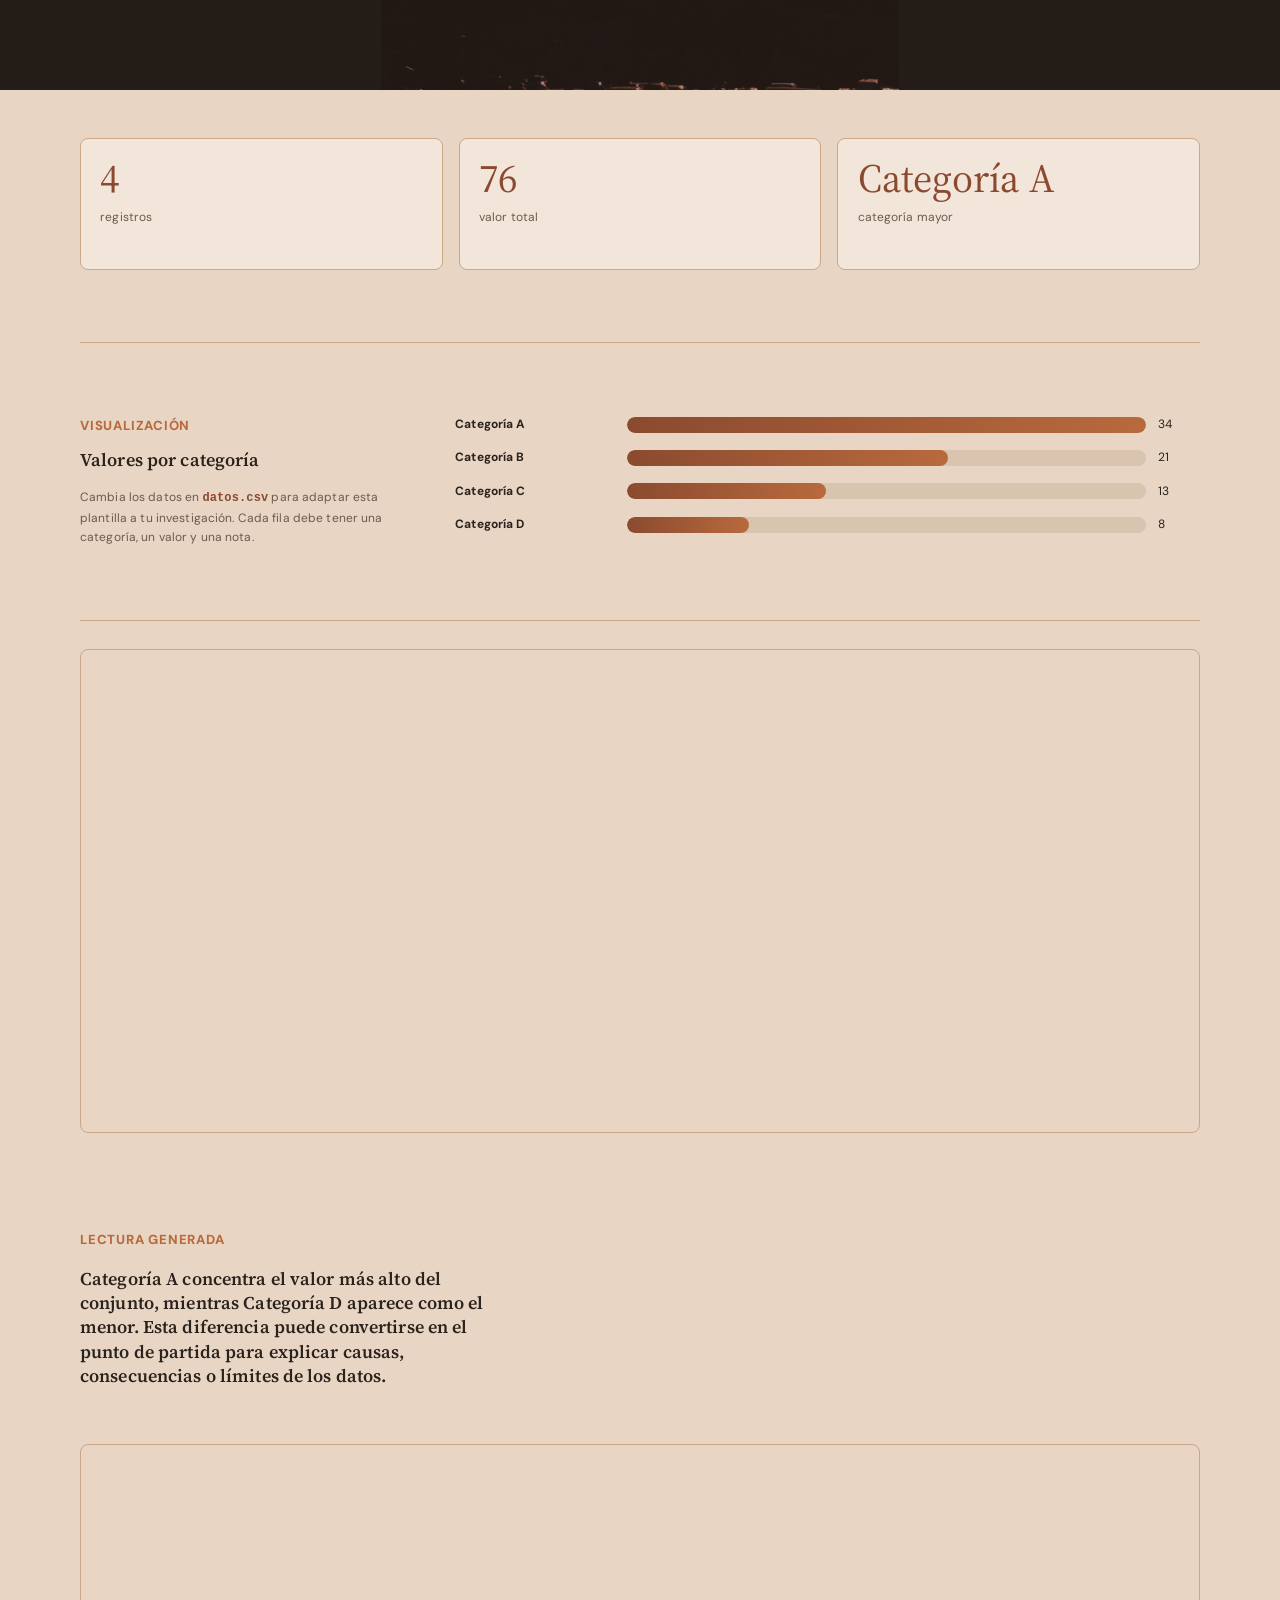
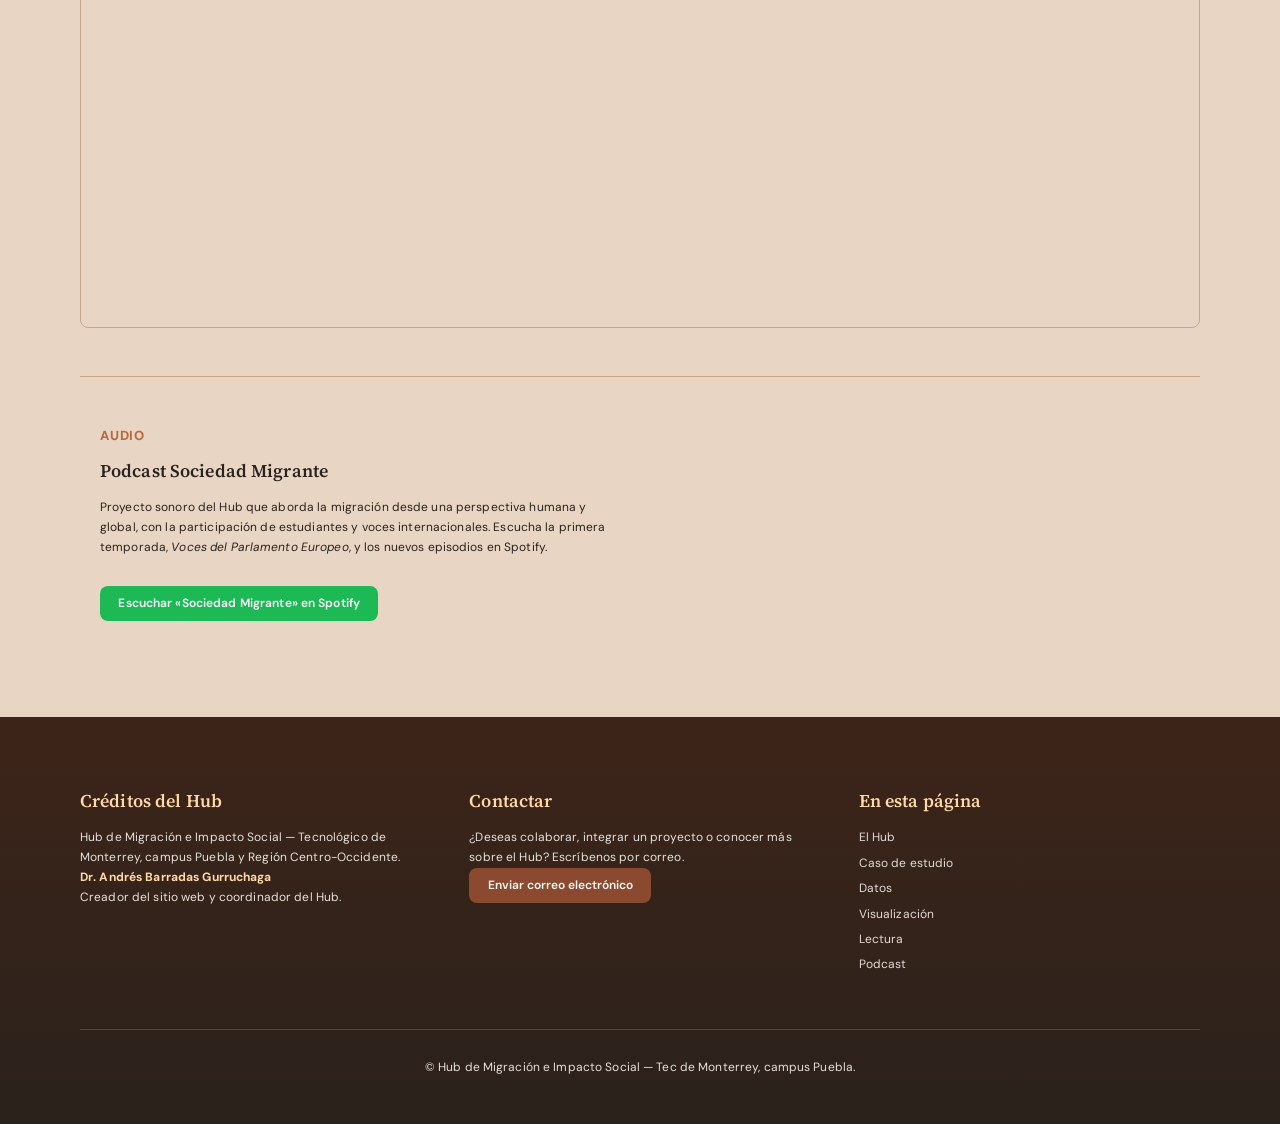
==== commit 01a7b3fb: "Pie de página, contacto, podcast, tipografía y navegación mejorada Co-authored-by: Cursor <cursorage" ====
--- a/indexMiProyecto.html
+++ b/indexMiProyecto.html
@@ -10,6 +10,8 @@
     <link rel="stylesheet" href="style.css">
   </head>
   <body>
+    <a class="saltar-contenido" href="#hub">Saltar al contenido principal</a>
+
     <nav class="nav-hub" aria-label="Navegación principal del Hub">
       <div class="nav-hub-inner">
         <a class="nav-marca" href="#hub">Hub Migración</a>
@@ -24,18 +26,20 @@
           <li><a href="#datos" data-nav="datos">Datos</a></li>
           <li><a href="#visualizacion" data-nav="visualizacion">Visualización</a></li>
           <li><a href="#seccion-lectura" data-nav="seccion-lectura">Lectura</a></li>
+          <li><a href="#podcast" data-nav="podcast">Podcast</a></li>
+          <li><a href="#contacto" data-nav="contacto">Contacto</a></li>
         </ul>
       </div>
     </nav>
 
     <section id="hub" class="hub-presentacion seccion-ancla" aria-labelledby="hub-titulo-principal">
       <div class="ancho-contenido">
-        <h1 id="hub-titulo-principal" class="hub-titulo-principal">
+        <h1 id="hub-titulo-principal" class="hub-titulo-principal titulo-grande">
           <span class="hub-titulo-linea">HUB DE MIGRACIÓN E IMPACTO SOCIAL.</span>
-          <span class="hub-titulo-campus">Tecnológico de Monterrey, campus Puebla.</span>
+          <span class="hub-titulo-campus subtitulo">Tecnológico de Monterrey, campus Puebla.</span>
         </h1>
 
-        <div class="hub-descripcion">
+        <div class="hub-descripcion texto">
           <p>
             El Hub de Migración e Impacto Social surge a partir de una inquietud compartida entre
             profesorado, colaboradorxs, estudiantes y directivas del Tecnológico de Monterrey campus
@@ -82,7 +86,7 @@
     <section id="caso-estudio" class="caso-estudio-intro seccion-ancla" aria-labelledby="etiqueta-caso-estudio">
       <div class="ancho-contenido">
         <p id="etiqueta-caso-estudio" class="etiqueta">CASO DE ESTUDIO</p>
-        <p class="intro-caso-estudio">
+        <p class="intro-caso-estudio texto">
           Aquí se mostrará brevemente un poco del estudio realizado como parte de los esfuerzos desde
           el Hub, una investigación que alude a la migración estudiantil, bajo el título:
         </p>
@@ -92,9 +96,9 @@
     <header id="estudio" class="hero seccion-ancla">
       <div class="hero-contenido">
         <div class="marco-titulo">
-          <h2 class="titulo-estudio">Migración: movilidad estudiantil en el Tec de Monterrey campus Puebla</h2>
-        </div>
-        <p class="bajada">Una aproximación a la movilidad estudiantil en el Tec de Monterrey.</p>
+          <h2 class="titulo-estudio subtitulo">Migración: movilidad estudiantil en el Tec de Monterrey campus Puebla</h2>
+        </div>
+        <p class="bajada texto">Una aproximación a la movilidad estudiantil en el Tec de Monterrey.</p>
       </div>
     </header>
 
@@ -117,8 +121,8 @@
       <section id="visualizacion" class="contenedor-viz seccion-ancla">
         <div>
           <p class="etiqueta">Visualización</p>
-          <h2>Valores por categoría</h2>
-          <p>
+          <h2 class="subtitulo">Valores por categoría</h2>
+          <p class="texto">
             Cambia los datos en <code>datos.csv</code> para adaptar esta plantilla a tu investigación.
             Cada fila debe tener una categoría, un valor y una nota.
           </p>
@@ -131,14 +135,75 @@
 
       <section id="seccion-lectura" class="seccion-lectura seccion-ancla">
         <p class="etiqueta">Lectura generada</p>
-        <p id="lectura" class="lectura">Cargando datos...</p>
+        <p id="lectura" class="lectura subtitulo">Cargando datos...</p>
       </section>
       <iframe width="100%" height="484" frameborder="0"
         src="https://graphcommons.com/graphs/c1b30234-b0f4-4379-9443-551076505668?mode=select&show=ai-chat"
         title="Grafo — Graph Commons"></iframe>
 
-      <section></section>
+      <section id="podcast" class="seccion-podcast seccion-ancla" aria-labelledby="titulo-podcast">
+        <div class="ancho-contenido">
+          <p class="etiqueta">Audio</p>
+          <h2 id="titulo-podcast" class="subtitulo">Podcast Sociedad Migrante</h2>
+          <p class="texto">
+            Proyecto sonoro del Hub que aborda la migración desde una perspectiva humana y global,
+            con la participación de estudiantes y voces internacionales. Escucha la primera temporada,
+            <em>Voces del Parlamento Europeo</em>, y los nuevos episodios en Spotify.
+          </p>
+          <a
+            class="btn btn-spotify"
+            href="https://open.spotify.com/search/Sociedad%20Migrante%20Andr%C3%A9s%20Barradas"
+            target="_blank"
+            rel="noopener noreferrer"
+          >
+            Escuchar «Sociedad Migrante» en Spotify
+          </a>
+        </div>
+      </section>
     </main>
+
+    <footer id="contacto" class="site-footer seccion-ancla" aria-label="Pie de página: créditos y contacto">
+      <div class="ancho-contenido footer-grid">
+        <section class="footer-bloque" aria-labelledby="titulo-creditos">
+          <h2 id="titulo-creditos" class="subtitulo">Créditos del Hub</h2>
+          <p class="texto">
+            Hub de Migración e Impacto Social — Tecnológico de Monterrey, campus Puebla y Región
+            Centro-Occidente.
+          </p>
+          <p class="texto footer-credito">
+            <strong>Dr. Andrés Barradas Gurruchaga</strong><br>
+            Creador del sitio web y coordinador del Hub.
+          </p>
+        </section>
+
+        <section class="footer-bloque" aria-labelledby="titulo-pie-contacto">
+          <h2 id="titulo-pie-contacto" class="subtitulo">Contactar</h2>
+          <p class="texto">
+            ¿Deseas colaborar, integrar un proyecto o conocer más sobre el Hub? Escríbenos por correo.
+          </p>
+          <button type="button" class="btn btn-correo" id="btn-contacto">
+            Enviar correo electrónico
+          </button>
+        </section>
+
+        <nav class="footer-bloque footer-mapa" aria-label="Mapa del sitio">
+          <h2 class="subtitulo">En esta página</h2>
+          <ul class="footer-enlaces">
+            <li><a href="#hub">El Hub</a></li>
+            <li><a href="#caso-estudio">Caso de estudio</a></li>
+            <li><a href="#datos">Datos</a></li>
+            <li><a href="#visualizacion">Visualización</a></li>
+            <li><a href="#seccion-lectura">Lectura</a></li>
+            <li><a href="#podcast">Podcast</a></li>
+          </ul>
+        </nav>
+      </div>
+      <p class="footer-legal texto">© Hub de Migración e Impacto Social — Tec de Monterrey, campus Puebla.</p>
+    </footer>
+
+    <a href="#hub" class="btn-volver-arriba" id="btn-arriba" aria-label="Volver arriba" hidden>
+      <span aria-hidden="true">↑</span>
+    </a>
 
     <script src="script.js"></script>
   </body>
--- a/style.css
+++ b/style.css
@@ -15,6 +15,9 @@
   --espacio-md: 1.75rem;
   --espacio-lg: 3rem;
   --espacio-xl: 4.5rem;
+  --fz-titulo: clamp(1.75rem, 4vw, 2.5rem);
+  --fz-subtitulo: 1.125rem;
+  --fz-cuerpo: 12px;
 }
 
 * {
@@ -32,10 +35,52 @@
   background: var(--fondo);
   color: var(--texto);
   font-family: var(--font-sans);
-  font-size: 1.0625rem;
+  font-size: var(--fz-cuerpo);
   line-height: 1.65;
   letter-spacing: 0.01em;
   -webkit-font-smoothing: antialiased;
+}
+
+.titulo-grande,
+.titulo-grande .hub-titulo-linea {
+  font-family: var(--font-serif);
+  font-size: var(--fz-titulo);
+  line-height: 1.12;
+}
+
+.subtitulo,
+h2.subtitulo {
+  font-family: var(--font-serif);
+  font-size: var(--fz-subtitulo);
+  font-weight: 600;
+  line-height: 1.3;
+}
+
+.texto,
+.hub-descripcion,
+.intro-caso-estudio,
+.contenedor-viz p.texto,
+.site-footer .texto {
+  font-size: var(--fz-cuerpo);
+  line-height: 1.65;
+}
+
+.saltar-contenido {
+  position: absolute;
+  top: -100%;
+  left: var(--espacio-sm);
+  z-index: 1100;
+  padding: 0.5rem 0.85rem;
+  border-radius: 6px;
+  background: #ffd9a8;
+  color: #2a221c;
+  font-size: var(--fz-cuerpo);
+  font-weight: 600;
+  text-decoration: none;
+}
+
+.saltar-contenido:focus {
+  top: calc(var(--nav-altura) + 0.35rem);
 }
 
 .seccion-ancla {
@@ -96,7 +141,7 @@
   padding: 0.4rem 0.7rem;
   border-radius: 6px;
   color: rgba(250, 246, 241, 0.88);
-  font-size: 0.88rem;
+  font-size: var(--fz-cuerpo);
   font-weight: 500;
   letter-spacing: 0.02em;
   text-decoration: none;
@@ -169,7 +214,6 @@
 
 .hub-titulo-linea {
   display: block;
-  font-size: clamp(1.75rem, 4.5vw, 2.85rem);
   font-weight: 700;
   letter-spacing: 0.02em;
   color: #ffd9a8;
@@ -179,7 +223,6 @@
 .hub-titulo-campus {
   display: block;
   margin-top: 0.5rem;
-  font-size: clamp(1.15rem, 2.8vw, 1.65rem);
   font-weight: 400;
   color: #f5e6d4;
 }
@@ -187,8 +230,6 @@
 .hub-descripcion {
   max-width: 68ch;
   margin-top: var(--espacio-md);
-  font-size: 1.0625rem;
-  line-height: 1.72;
   color: rgba(250, 246, 241, 0.95);
 }
 
@@ -223,24 +264,25 @@
   max-width: 65ch;
   margin-top: var(--espacio-sm);
   color: var(--muted);
-  font-size: 1.125rem;
-  line-height: 1.6;
 }
 
 .hero {
+  display: flex;
+  align-items: center;
   width: 100%;
+  min-height: clamp(420px, 72vh, 820px);
   margin: 0;
-  padding: clamp(4.5rem, 11vw, 6.5rem) 0 clamp(3.5rem, 7vw, var(--espacio-xl));
-  background-color: var(--fondo);
+  padding: var(--espacio-lg) 0;
+  background-color: #1f1915;
   background-image:
     linear-gradient(
       to bottom,
-      rgba(42, 34, 28, 0.45),
-      rgba(42, 34, 28, 0.68)
+      rgba(42, 34, 28, 0.28),
+      rgba(42, 34, 28, 0.42)
     ),
     url("pexels-thiagomobile-2761224.jpg");
-  background-size: cover;
-  background-position: center;
+  background-size: contain;
+  background-position: center center;
   background-repeat: no-repeat;
   color: #faf6f1;
 }
@@ -252,10 +294,6 @@
 
 .hero .etiqueta {
   color: #f0c9a8;
-}
-
-.hero .bajada {
-  color: rgba(250, 246, 241, 0.92);
 }
 
 .hero .marco-titulo {
@@ -293,11 +331,6 @@
 .marco-titulo .titulo-estudio {
   max-width: none;
   margin: 0;
-  font-family: var(--font-serif);
-  font-size: clamp(2rem, 5vw, 3rem);
-  font-weight: 400;
-  line-height: 1.05;
-  letter-spacing: 0;
   text-align: justify;
   hyphens: auto;
 }
@@ -306,8 +339,6 @@
   max-width: 42ch;
   margin-top: var(--espacio-md);
   color: var(--muted);
-  font-size: 1.2rem;
-  line-height: 1.55;
 }
 
 .hero .bajada {
@@ -333,7 +364,7 @@
   display: block;
   color: var(--acento);
   font-family: var(--font-serif);
-  font-size: clamp(2rem, 4vw, 3.5rem);
+  font-size: var(--fz-titulo);
   line-height: 1;
 }
 
@@ -352,10 +383,10 @@
   border-bottom: 1px solid var(--linea);
 }
 
-h2 {
+h2:not(.subtitulo) {
   font-family: var(--font-serif);
-  font-size: clamp(2rem, 4vw, 4rem);
-  line-height: 1;
+  font-size: var(--fz-titulo);
+  line-height: 1.1;
 }
 
 .contenedor-viz p:not(.etiqueta) {
@@ -404,10 +435,145 @@
 .lectura {
   max-width: 42ch;
   margin-top: var(--espacio-sm);
-  padding: 0 0 var(--espacio-xl);
+  padding: 0 0 var(--espacio-md);
   font-family: var(--font-serif);
-  font-size: clamp(1.45rem, 3vw, 2.15rem);
   line-height: 1.35;
+}
+
+.seccion-podcast {
+  margin: var(--espacio-lg) 0;
+  padding: var(--espacio-lg) 0;
+  border-top: 1px solid var(--linea);
+}
+
+.seccion-podcast .texto {
+  max-width: 65ch;
+  margin: var(--espacio-sm) 0 var(--espacio-md);
+}
+
+.btn {
+  display: inline-flex;
+  align-items: center;
+  justify-content: center;
+  gap: 0.35rem;
+  padding: 0.65rem 1.15rem;
+  border: none;
+  border-radius: 8px;
+  font-family: var(--font-sans);
+  font-size: var(--fz-cuerpo);
+  font-weight: 600;
+  line-height: 1.2;
+  text-decoration: none;
+  cursor: pointer;
+  transition: transform 0.15s ease, box-shadow 0.15s ease, background 0.15s ease;
+}
+
+.btn:hover {
+  transform: translateY(-1px);
+  box-shadow: 0 6px 16px rgba(42, 34, 28, 0.18);
+}
+
+.btn-correo {
+  background: var(--acento);
+  color: #faf6f1;
+}
+
+.btn-correo:hover {
+  background: #6d3824;
+}
+
+.btn-spotify {
+  background: #1db954;
+  color: #fff;
+}
+
+.btn-spotify:hover {
+  background: #169c46;
+}
+
+.site-footer {
+  margin-top: var(--espacio-lg);
+  padding: var(--espacio-xl) 0 var(--espacio-lg);
+  background: linear-gradient(180deg, #3d2418 0%, #2a221c 100%);
+  color: #faf6f1;
+}
+
+.footer-grid {
+  display: grid;
+  grid-template-columns: repeat(3, 1fr);
+  gap: var(--espacio-lg);
+}
+
+.footer-bloque .subtitulo {
+  margin-bottom: var(--espacio-sm);
+  color: #ffd9a8;
+}
+
+.site-footer .texto {
+  color: rgba(250, 246, 241, 0.9);
+}
+
+.footer-credito strong {
+  color: #ffd9a8;
+}
+
+.footer-enlaces {
+  margin: 0;
+  padding: 0;
+  list-style: none;
+}
+
+.footer-enlaces li {
+  margin-bottom: 0.35rem;
+}
+
+.footer-enlaces a {
+  color: rgba(250, 246, 241, 0.88);
+  font-size: var(--fz-cuerpo);
+  text-decoration: none;
+}
+
+.footer-enlaces a:hover {
+  color: #ffd9a8;
+  text-decoration: underline;
+}
+
+.footer-legal {
+  max-width: min(1120px, calc(100% - 2.5rem));
+  margin: var(--espacio-lg) auto 0;
+  padding-top: var(--espacio-md);
+  border-top: 1px solid rgba(255, 217, 168, 0.2);
+  text-align: center;
+  color: rgba(250, 246, 241, 0.7);
+}
+
+.btn-volver-arriba {
+  position: fixed;
+  right: 1.25rem;
+  bottom: 1.25rem;
+  z-index: 999;
+  display: grid;
+  place-items: center;
+  width: 2.75rem;
+  height: 2.75rem;
+  border: 1px solid var(--linea);
+  border-radius: 50%;
+  background: var(--panel);
+  color: var(--acento);
+  font-size: 1.25rem;
+  font-weight: 700;
+  text-decoration: none;
+  box-shadow: 0 8px 24px rgba(42, 34, 28, 0.22);
+  transition: opacity 0.2s ease, transform 0.2s ease;
+}
+
+.btn-volver-arriba:hover {
+  transform: translateY(-2px);
+  color: var(--acento-2);
+}
+
+.btn-volver-arriba[hidden] {
+  display: none;
 }
 
 main iframe {
@@ -446,6 +612,13 @@
   }
 }
 
+@media (max-width: 900px) {
+  .footer-grid {
+    grid-template-columns: 1fr;
+    gap: var(--espacio-md);
+  }
+}
+
 @media (max-width: 760px) {
   .panel-resumen,
   .contenedor-viz {
@@ -456,4 +629,12 @@
     grid-template-columns: 1fr;
     gap: 0.35rem;
   }
-}
+
+  .hero {
+    min-height: min(70vh, 520px);
+  }
+
+  .nav-menu a {
+    font-size: var(--fz-cuerpo);
+  }
+}
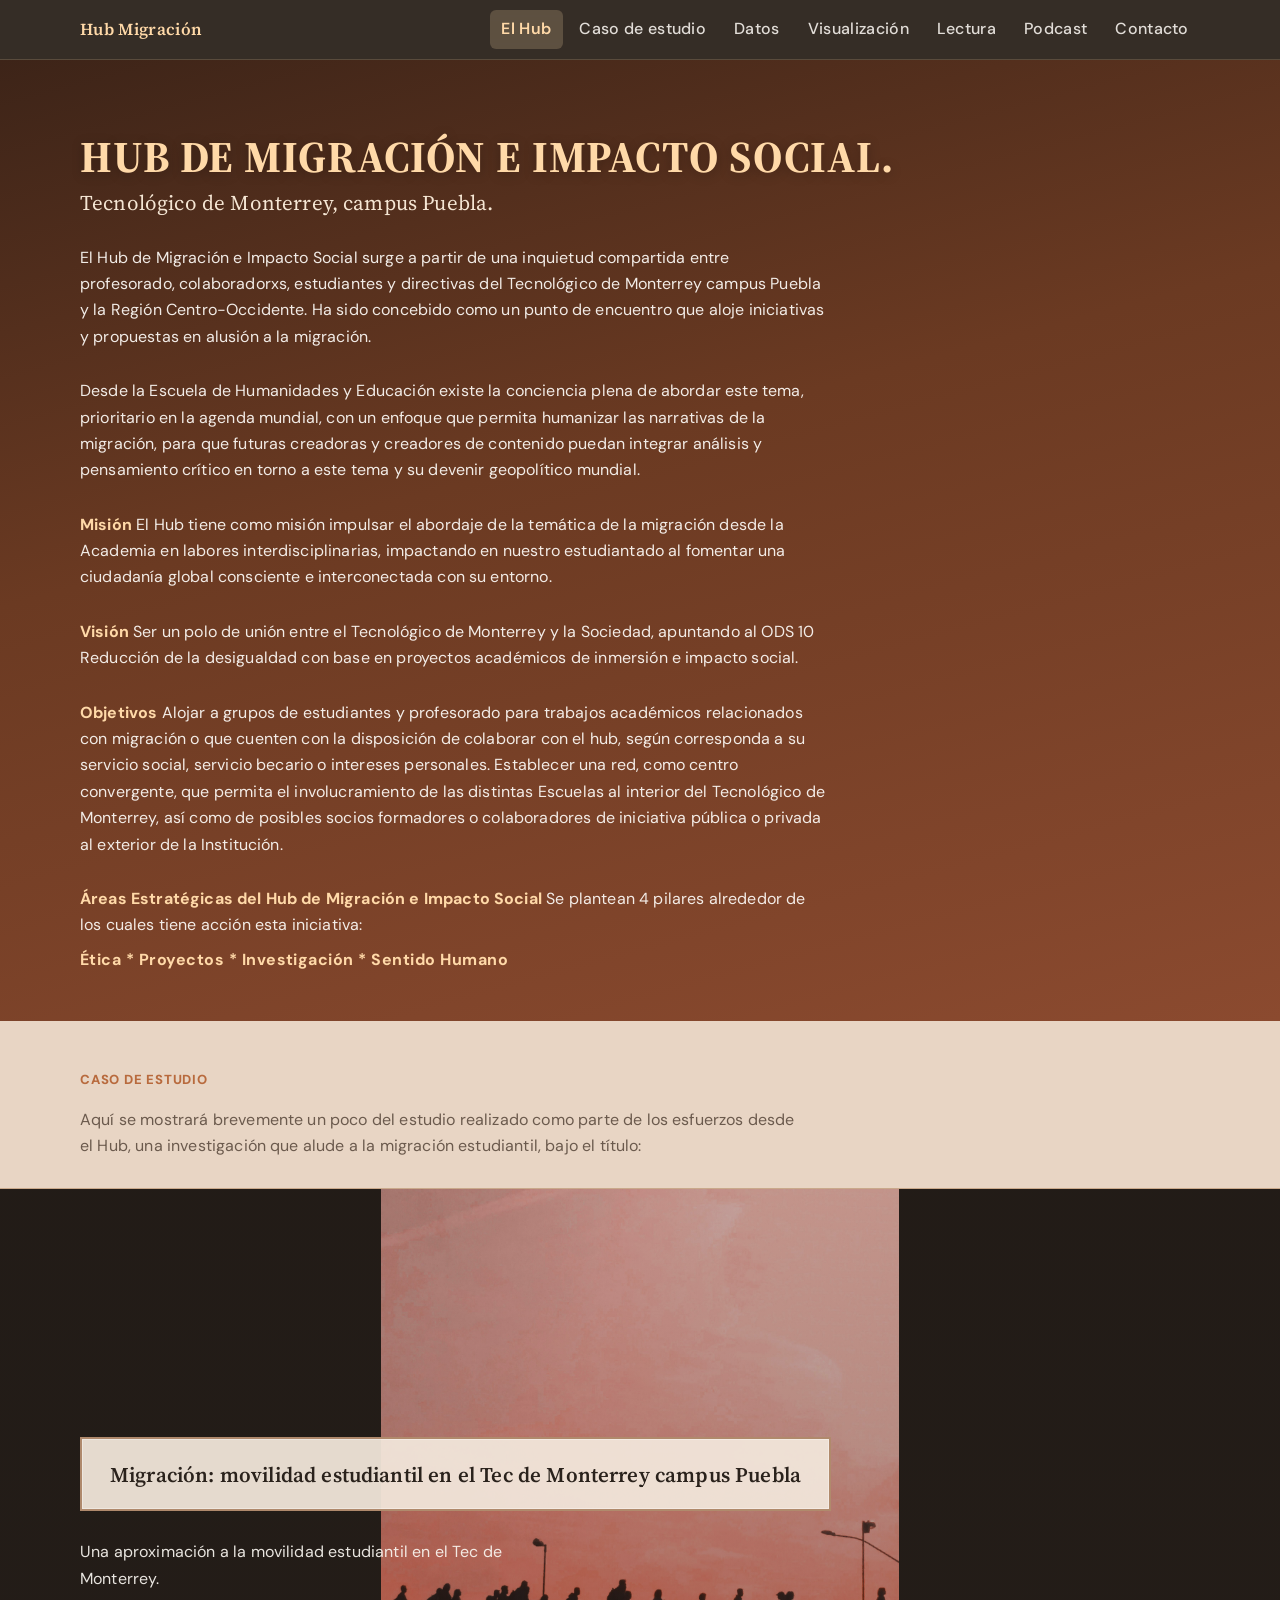
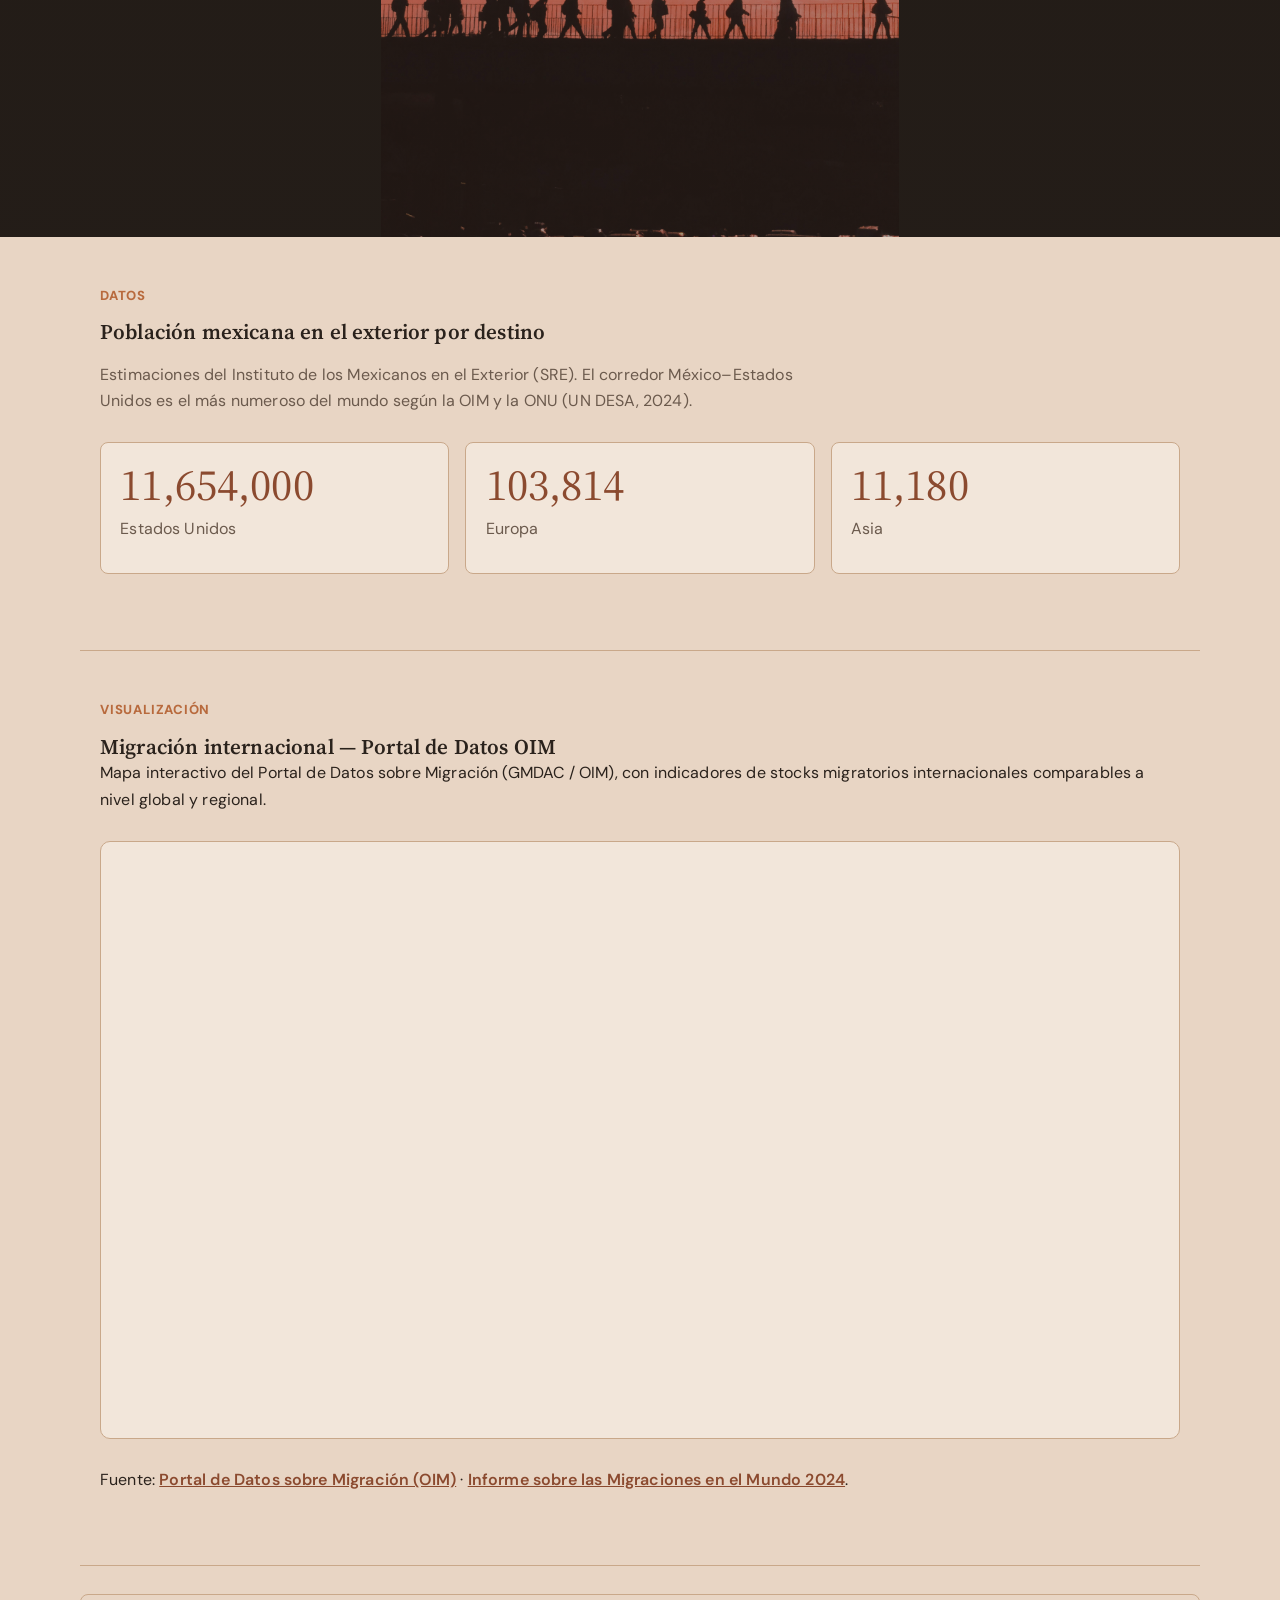
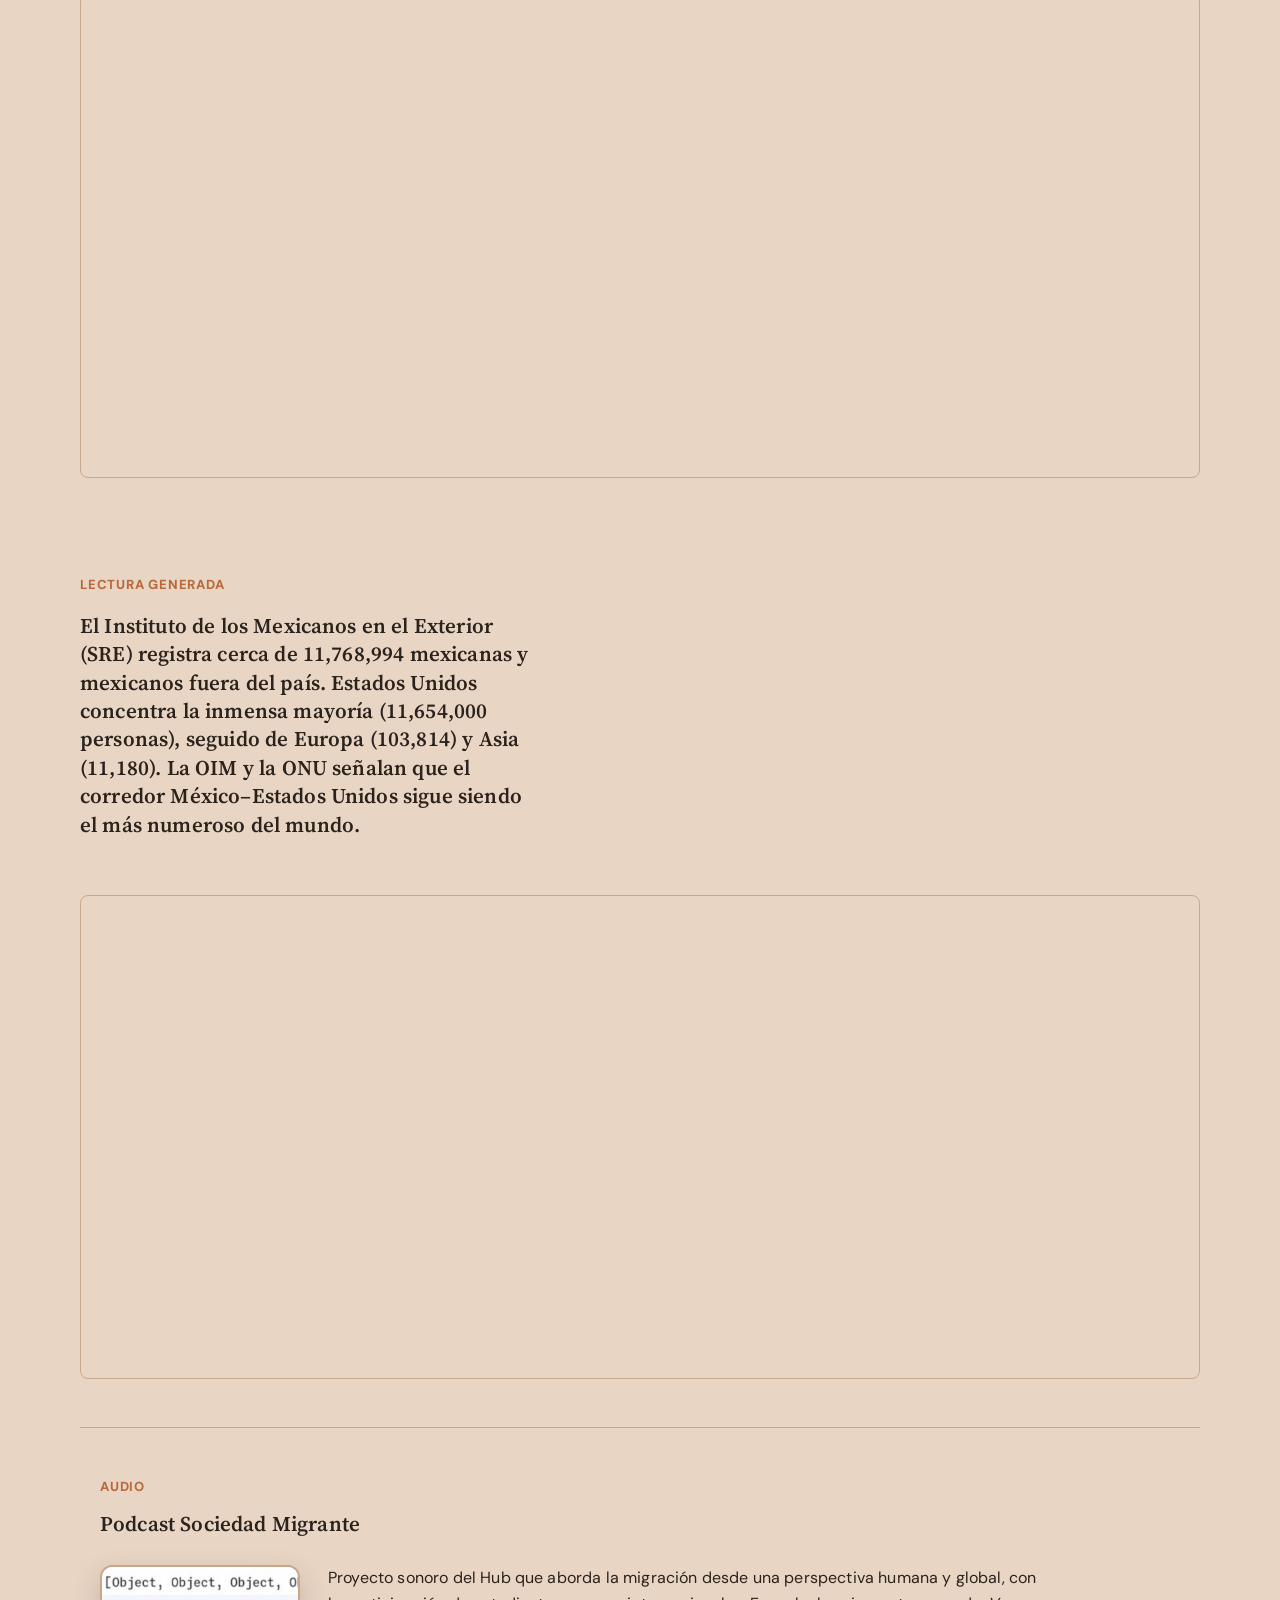
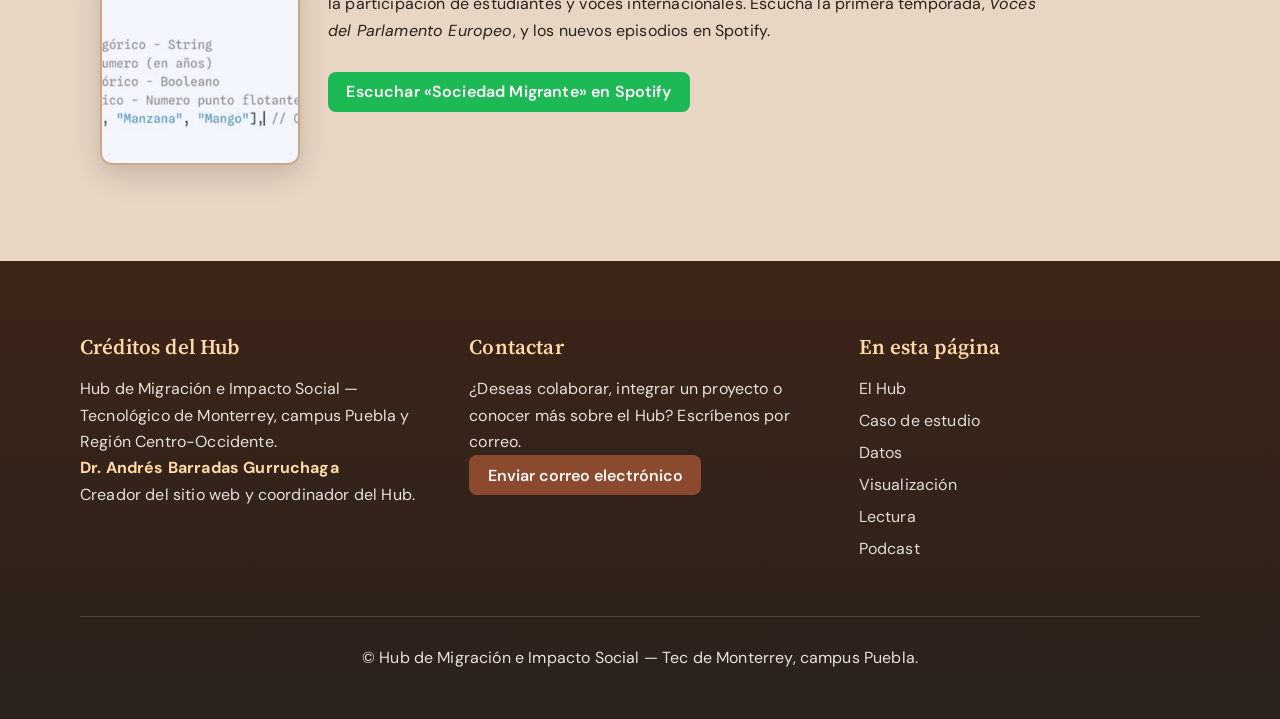
==== commit 8f1b52c5: "Mejorar legibilidad, datos IME/OIM y sección del podcast Sociedad Migrante Co-authored-by: Cursor <c" ====
--- a/indexMiProyecto.html
+++ b/indexMiProyecto.html
@@ -103,31 +103,55 @@
     </header>
 
     <main>
-      <section id="datos" class="panel-resumen seccion-ancla" aria-label="Resumen de datos">
-        <article>
-          <span id="total-registros">0</span>
-          <p>registros</p>
-        </article>
-        <article>
-          <span id="valor-total">0</span>
-          <p>valor total</p>
-        </article>
-        <article>
-          <span id="categoria-mayor">-</span>
-          <p>categoría mayor</p>
-        </article>
-      </section>
-
-      <section id="visualizacion" class="contenedor-viz seccion-ancla">
-        <div>
+      <section id="datos" class="seccion-datos seccion-ancla" aria-labelledby="titulo-datos">
+        <div class="ancho-contenido">
+          <p class="etiqueta">Datos</p>
+          <h2 id="titulo-datos" class="subtitulo">Población mexicana en el exterior por destino</h2>
+          <p class="texto datos-fuente">
+            Estimaciones del Instituto de los Mexicanos en el Exterior (SRE). El corredor México–Estados Unidos
+            es el más numeroso del mundo según la OIM y la ONU (UN DESA, 2024).
+          </p>
+          <div class="panel-resumen panel-migracion">
+            <article>
+              <span id="migrantes-eua" class="dato-destacado">11,654,000</span>
+              <p class="texto">Estados Unidos</p>
+            </article>
+            <article>
+              <span id="migrantes-europa" class="dato-destacado">103,814</span>
+              <p class="texto">Europa</p>
+            </article>
+            <article>
+              <span id="migrantes-asia" class="dato-destacado">11,180</span>
+              <p class="texto">Asia</p>
+            </article>
+          </div>
+        </div>
+      </section>
+
+      <section id="visualizacion" class="seccion-oim seccion-ancla" aria-labelledby="titulo-visualizacion">
+        <div class="ancho-contenido">
           <p class="etiqueta">Visualización</p>
-          <h2 class="subtitulo">Valores por categoría</h2>
+          <h2 id="titulo-visualizacion" class="subtitulo">Migración internacional — Portal de Datos OIM</h2>
           <p class="texto">
-            Cambia los datos en <code>datos.csv</code> para adaptar esta plantilla a tu investigación.
-            Cada fila debe tener una categoría, un valor y una nota.
-          </p>
-        </div>
-        <div id="grafica" class="grafica" aria-live="polite"></div>
+            Mapa interactivo del Portal de Datos sobre Migración (GMDAC / OIM), con indicadores de stocks
+            migratorios internacionales comparables a nivel global y regional.
+          </p>
+          <div class="oim-embed-contenedor">
+            <iframe
+              class="oim-iframe"
+              src="https://www.migrationdataportal.org/es/embed-map"
+              title="Mapa interactivo de migración — Organización Internacional para las Migraciones"
+              loading="lazy"
+              allowfullscreen
+            ></iframe>
+          </div>
+          <p class="texto texto-fuente">
+            Fuente:
+            <a href="https://www.migrationdataportal.org/es" target="_blank" rel="noopener noreferrer">Portal de Datos sobre Migración (OIM)</a>
+            ·
+            <a href="https://worldmigrationreport.iom.int/what-we-do/world-migration-report-2024/chapter-2/international-migrants-numbers-and-trends" target="_blank" rel="noopener noreferrer">Informe sobre las Migraciones en el Mundo 2024</a>.
+          </p>
+        </div>
       </section>
       <iframe width="100%" height="484" frameborder="0"
         src="https://observablehq.com/embed/fc3bf2d78af58a64?cells=dendogramalinealDatosju2"
@@ -145,19 +169,37 @@
         <div class="ancho-contenido">
           <p class="etiqueta">Audio</p>
           <h2 id="titulo-podcast" class="subtitulo">Podcast Sociedad Migrante</h2>
-          <p class="texto">
-            Proyecto sonoro del Hub que aborda la migración desde una perspectiva humana y global,
-            con la participación de estudiantes y voces internacionales. Escucha la primera temporada,
-            <em>Voces del Parlamento Europeo</em>, y los nuevos episodios en Spotify.
-          </p>
-          <a
-            class="btn btn-spotify"
-            href="https://open.spotify.com/search/Sociedad%20Migrante%20Andr%C3%A9s%20Barradas"
-            target="_blank"
-            rel="noopener noreferrer"
-          >
-            Escuchar «Sociedad Migrante» en Spotify
-          </a>
+          <div class="podcast-tarjeta">
+            <a
+              class="podcast-portada-enlace"
+              href="https://open.spotify.com/search/Sociedad%20Migrante%20Andr%C3%A9s%20Barradas"
+              target="_blank"
+              rel="noopener noreferrer"
+            >
+              <img
+                src="Image20260220082736.png"
+                alt="Portada del podcast Sociedad Migrante"
+                width="200"
+                height="200"
+                class="podcast-portada"
+              >
+            </a>
+            <div class="podcast-info">
+              <p class="texto">
+                Proyecto sonoro del Hub que aborda la migración desde una perspectiva humana y global,
+                con la participación de estudiantes y voces internacionales. Escucha la primera temporada,
+                <em>Voces del Parlamento Europeo</em>, y los nuevos episodios en Spotify.
+              </p>
+              <a
+                class="btn btn-spotify"
+                href="https://open.spotify.com/search/Sociedad%20Migrante%20Andr%C3%A9s%20Barradas"
+                target="_blank"
+                rel="noopener noreferrer"
+              >
+                Escuchar «Sociedad Migrante» en Spotify
+              </a>
+            </div>
+          </div>
         </div>
       </section>
     </main>
--- a/style.css
+++ b/style.css
@@ -15,9 +15,9 @@
   --espacio-md: 1.75rem;
   --espacio-lg: 3rem;
   --espacio-xl: 4.5rem;
-  --fz-titulo: clamp(1.75rem, 4vw, 2.5rem);
-  --fz-subtitulo: 1.125rem;
-  --fz-cuerpo: 12px;
+  --fz-titulo: clamp(2rem, 4.5vw, 2.75rem);
+  --fz-subtitulo: 1.3125rem;
+  --fz-cuerpo: 1rem;
 }
 
 * {
@@ -230,6 +230,7 @@
 .hub-descripcion {
   max-width: 68ch;
   margin-top: var(--espacio-md);
+  font-size: var(--fz-cuerpo);
   color: rgba(250, 246, 241, 0.95);
 }
 
@@ -345,11 +346,60 @@
   color: rgba(250, 246, 241, 0.92);
 }
 
-.panel-resumen {
+.seccion-datos {
+  padding: var(--espacio-lg) 0;
+}
+
+.datos-fuente {
+  max-width: 68ch;
+  margin: var(--espacio-sm) 0 var(--espacio-md);
+  color: var(--muted);
+}
+
+.panel-resumen,
+.panel-migracion {
   display: grid;
   grid-template-columns: repeat(3, 1fr);
   gap: var(--espacio-sm);
-  margin: var(--espacio-lg) 0 var(--espacio-xl);
+  margin: 0 0 var(--espacio-md);
+}
+
+.dato-destacado {
+  display: block;
+  color: var(--acento);
+  font-family: var(--font-serif);
+  font-size: var(--fz-titulo);
+  line-height: 1.05;
+}
+
+.seccion-oim {
+  padding: var(--espacio-lg) 0 var(--espacio-xl);
+  border-top: 1px solid var(--linea);
+  border-bottom: 1px solid var(--linea);
+}
+
+.oim-embed-contenedor {
+  margin: var(--espacio-md) 0;
+  overflow: hidden;
+  border: 1px solid var(--linea);
+  border-radius: 10px;
+  background: var(--panel);
+}
+
+.oim-iframe {
+  display: block;
+  width: 100%;
+  min-height: 520px;
+  border: 0;
+}
+
+.texto-fuente a {
+  color: var(--acento);
+  font-weight: 600;
+}
+
+.texto-fuente a:hover {
+  color: var(--acento-2);
 }
 
 .panel-resumen article {
@@ -446,9 +496,38 @@
   border-top: 1px solid var(--linea);
 }
 
-.seccion-podcast .texto {
+.podcast-tarjeta {
+  display: grid;
+  grid-template-columns: auto 1fr;
+  gap: var(--espacio-md);
+  align-items: start;
+  margin-top: var(--espacio-md);
+}
+
+.podcast-portada-enlace {
+  display: block;
+  line-height: 0;
+}
+
+.podcast-portada {
+  width: min(200px, 40vw);
+  height: auto;
+  aspect-ratio: 1;
+  object-fit: cover;
+  border: 2px solid var(--linea);
+  border-radius: 12px;
+  box-shadow: 0 10px 28px rgba(42, 34, 28, 0.18);
+  transition: transform 0.2s ease, box-shadow 0.2s ease;
+}
+
+.podcast-portada-enlace:hover .podcast-portada {
+  transform: translateY(-2px);
+  box-shadow: 0 14px 32px rgba(42, 34, 28, 0.22);
+}
+
+.podcast-info .texto {
   max-width: 65ch;
-  margin: var(--espacio-sm) 0 var(--espacio-md);
+  margin: 0 0 var(--espacio-md);
 }
 
 .btn {
@@ -621,8 +700,18 @@
 
 @media (max-width: 760px) {
   .panel-resumen,
+  .panel-migracion,
   .contenedor-viz {
     grid-template-columns: 1fr;
+  }
+
+  .podcast-tarjeta {
+    grid-template-columns: 1fr;
+    justify-items: start;
+  }
+
+  .oim-iframe {
+    min-height: 400px;
   }
 
   .barra {
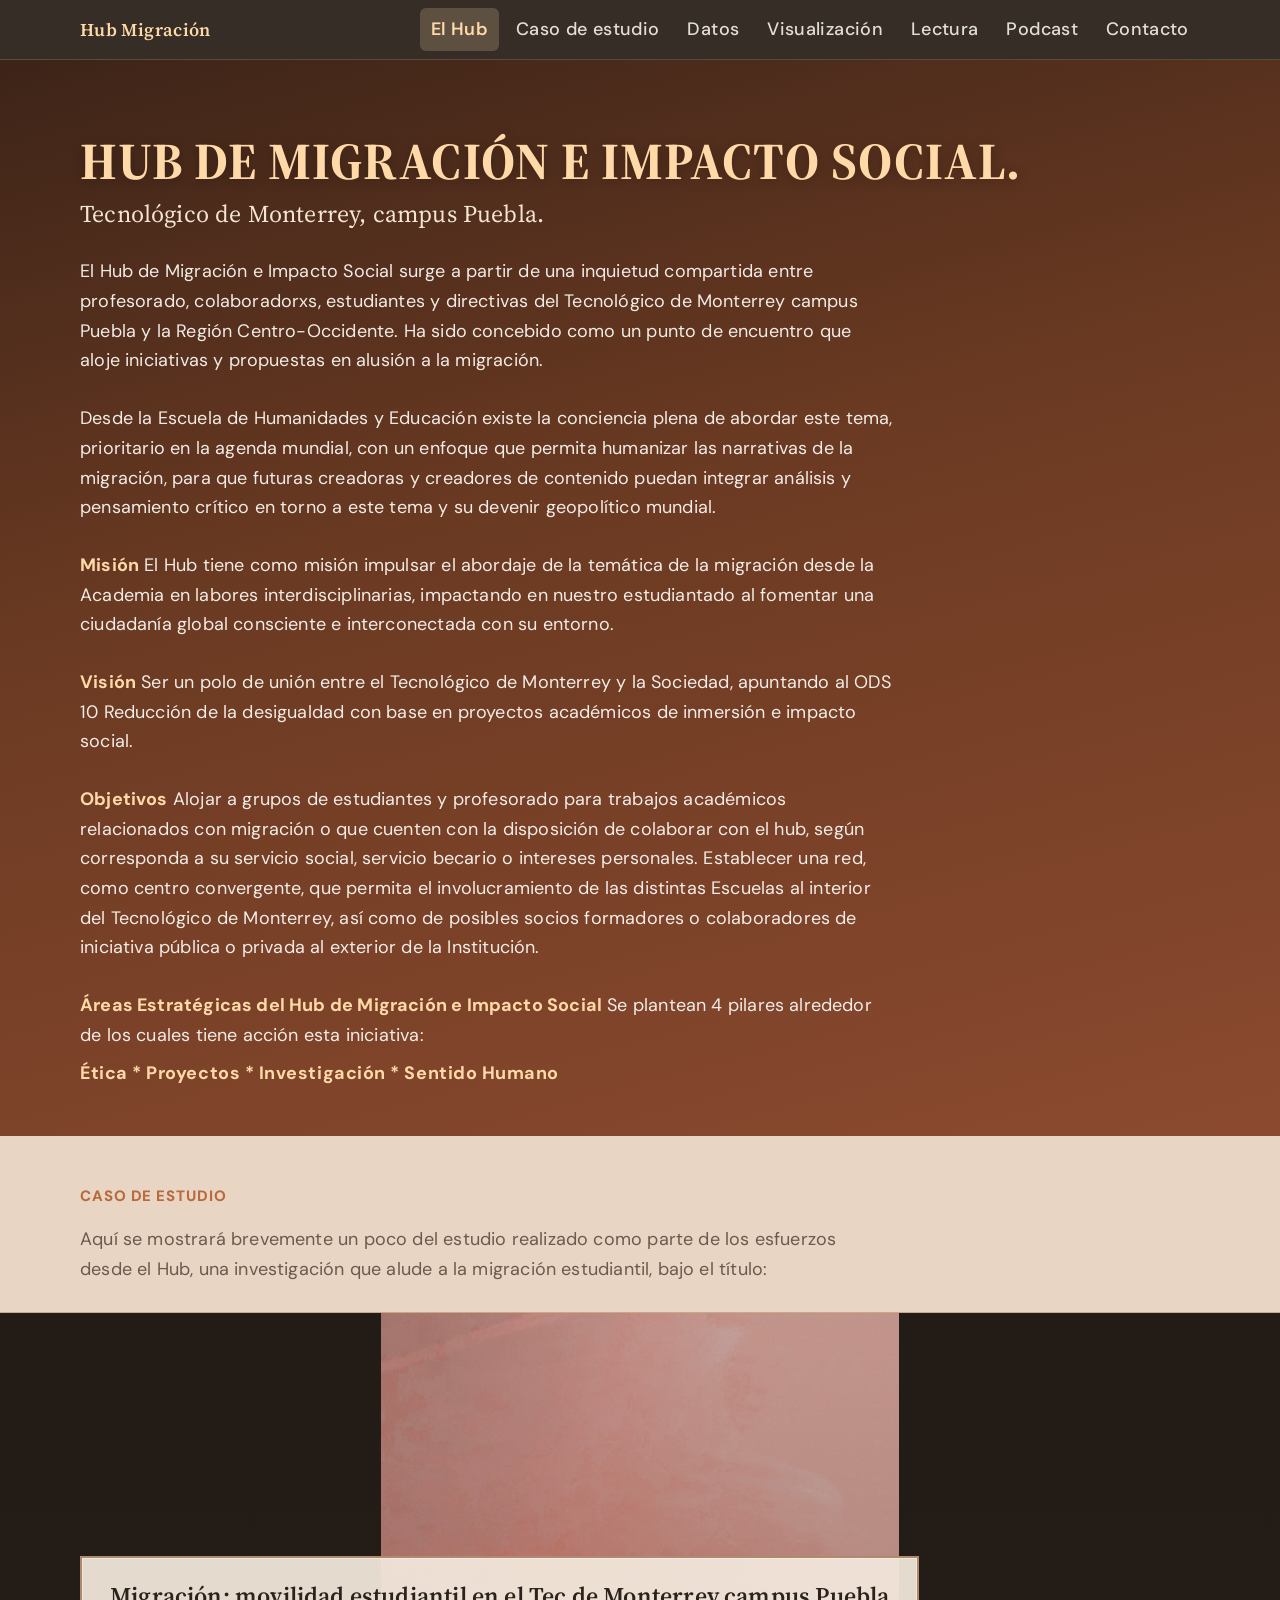
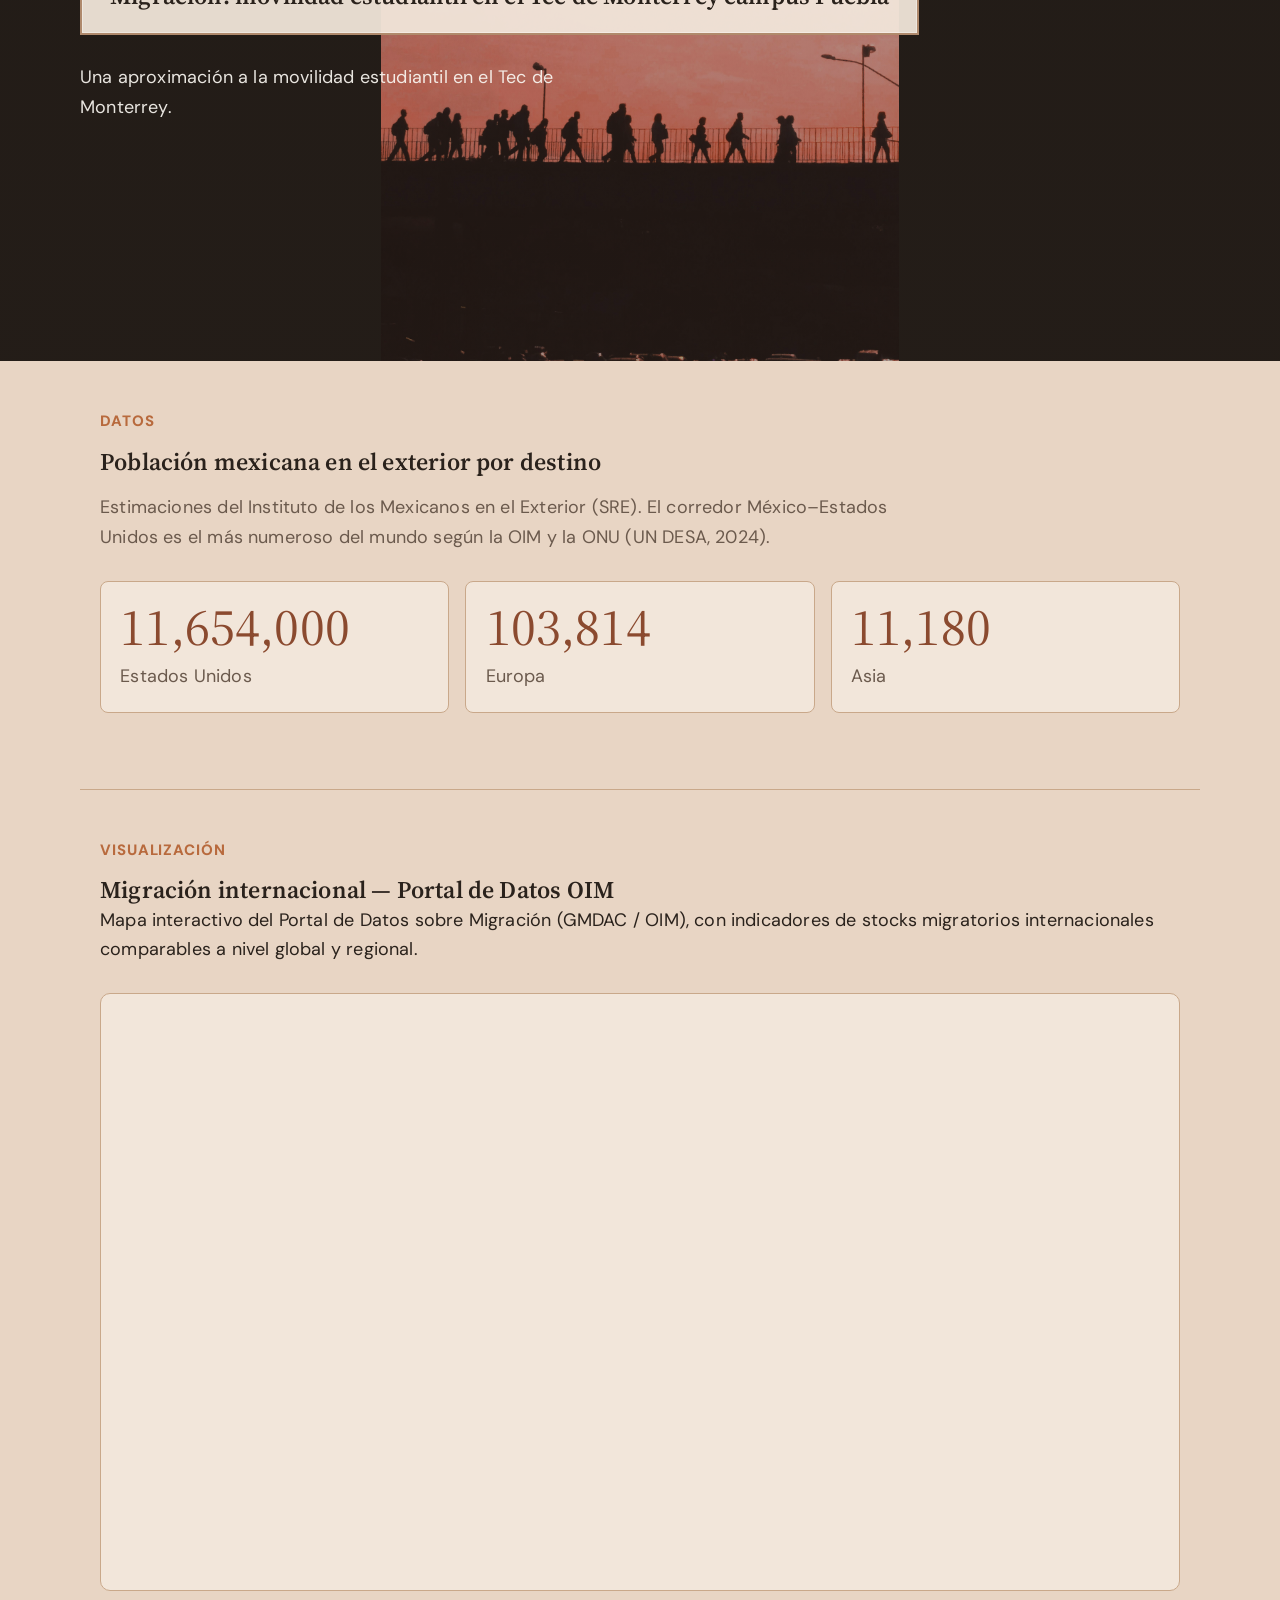
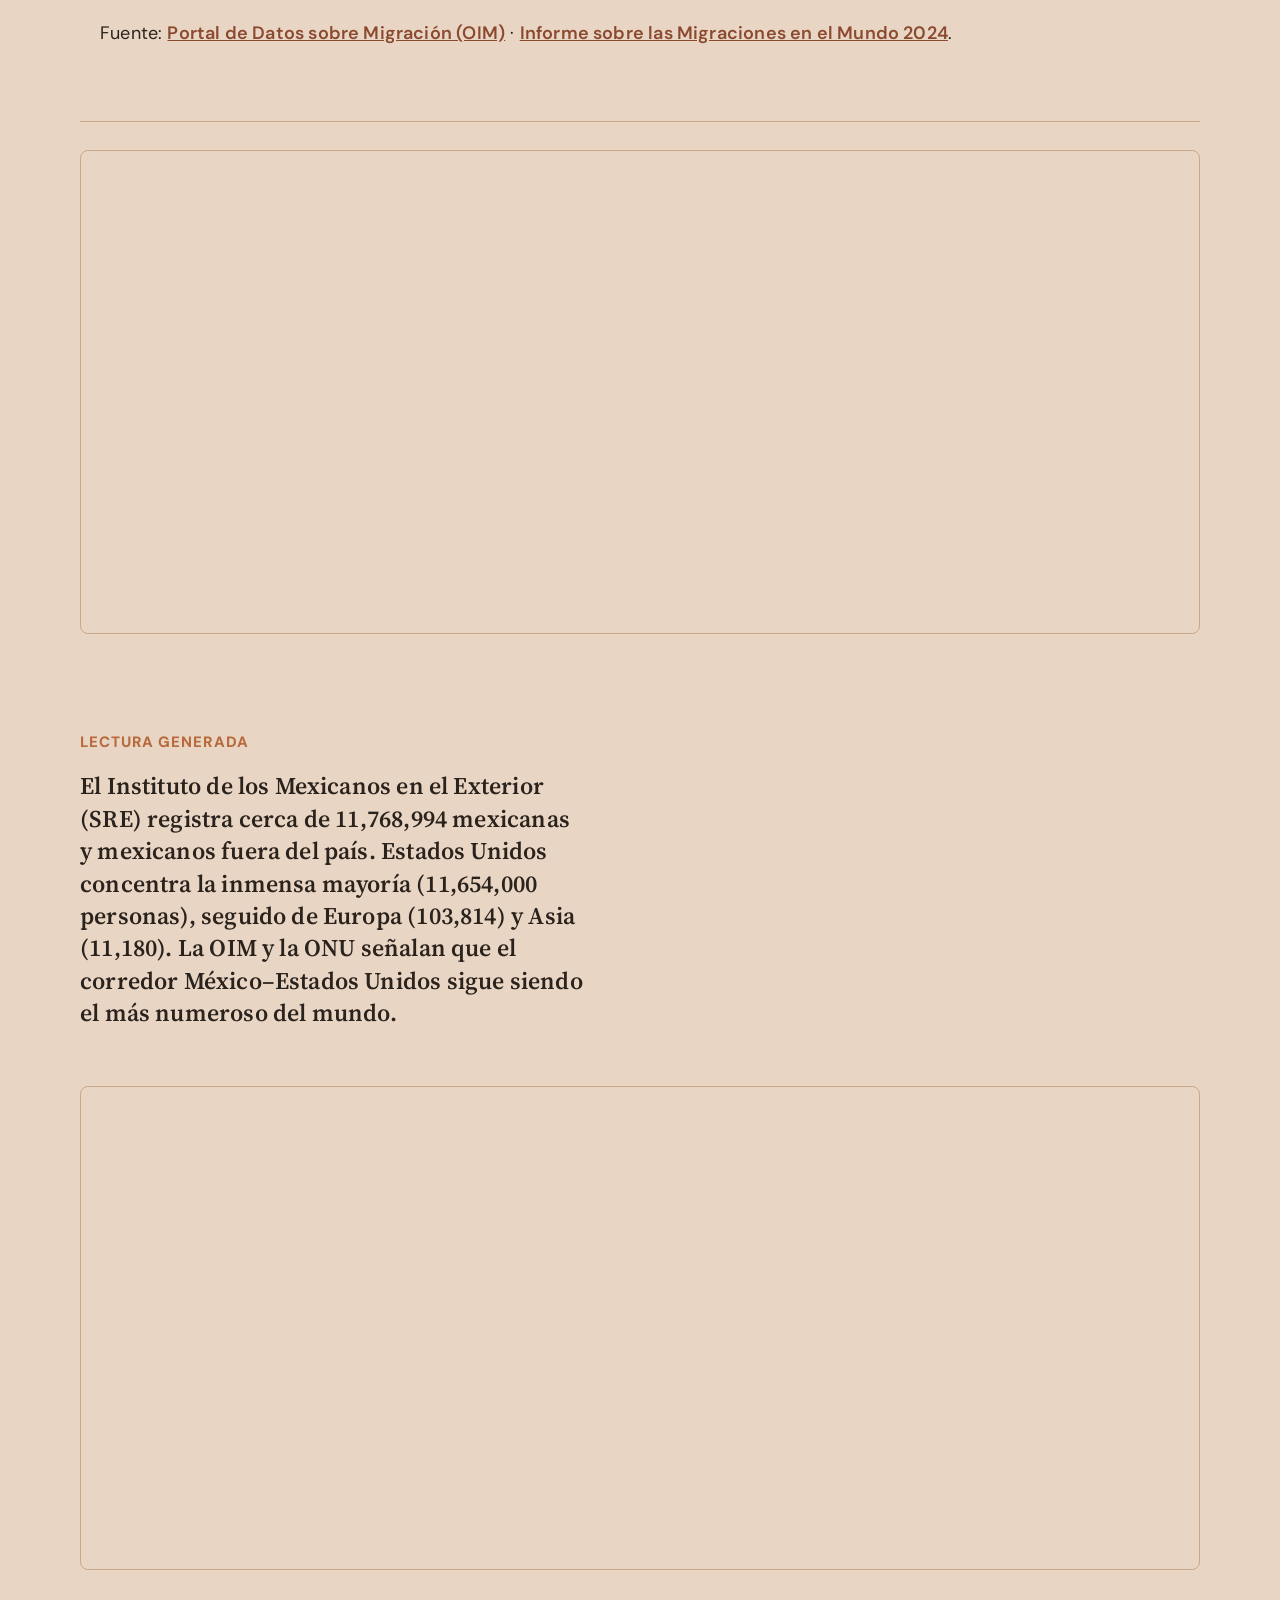
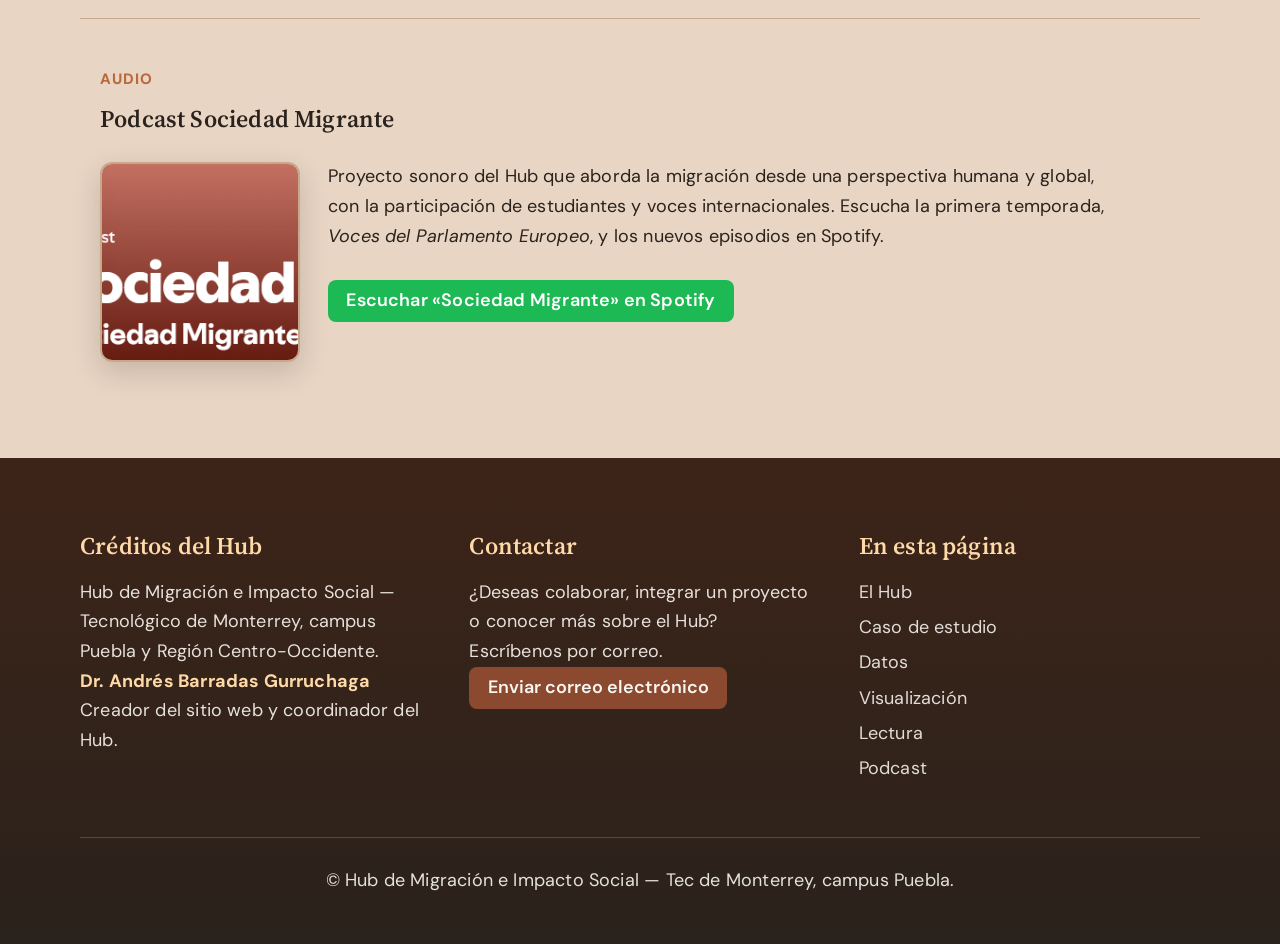
==== commit afe1bf1a: "Actualizar enlace y portada de Sociedad Migrante; aumentar tipografía Co-authored-by: Cursor <cursor" ====
--- a/indexMiProyecto.html
+++ b/indexMiProyecto.html
@@ -172,12 +172,12 @@
           <div class="podcast-tarjeta">
             <a
               class="podcast-portada-enlace"
-              href="https://open.spotify.com/search/Sociedad%20Migrante%20Andr%C3%A9s%20Barradas"
+              href="https://open.spotify.com/show/1GOWpD3yzR7r3ui2EHd2HM"
               target="_blank"
               rel="noopener noreferrer"
             >
               <img
-                src="Image20260220082736.png"
+                src="podcast Sociedad migrante.png"
                 alt="Portada del podcast Sociedad Migrante"
                 width="200"
                 height="200"
@@ -192,7 +192,7 @@
               </p>
               <a
                 class="btn btn-spotify"
-                href="https://open.spotify.com/search/Sociedad%20Migrante%20Andr%C3%A9s%20Barradas"
+                href="https://open.spotify.com/show/1GOWpD3yzR7r3ui2EHd2HM"
                 target="_blank"
                 rel="noopener noreferrer"
               >
--- a/style.css
+++ b/style.css
@@ -15,9 +15,10 @@
   --espacio-md: 1.75rem;
   --espacio-lg: 3rem;
   --espacio-xl: 4.5rem;
-  --fz-titulo: clamp(2rem, 4.5vw, 2.75rem);
-  --fz-subtitulo: 1.3125rem;
-  --fz-cuerpo: 1rem;
+  --fz-titulo: clamp(2.25rem, 5vw, 3.25rem);
+  --fz-subtitulo: 1.5rem;
+  --fz-cuerpo: 1.125rem;
+  --fz-pequena: 0.9375rem;
 }
 
 * {
@@ -115,7 +116,7 @@
   flex-shrink: 0;
   color: #ffd9a8;
   font-family: var(--font-serif);
-  font-size: 1.05rem;
+  font-size: var(--fz-cuerpo);
   font-weight: 600;
   letter-spacing: 0.02em;
   text-decoration: none;
@@ -306,7 +307,7 @@
 .etiqueta {
   margin: 0 0 0.75rem;
   color: var(--acento-2);
-  font-size: 0.82rem;
+  font-size: var(--fz-pequena);
   font-weight: 800;
   letter-spacing: 0.06em;
   text-transform: uppercase;
